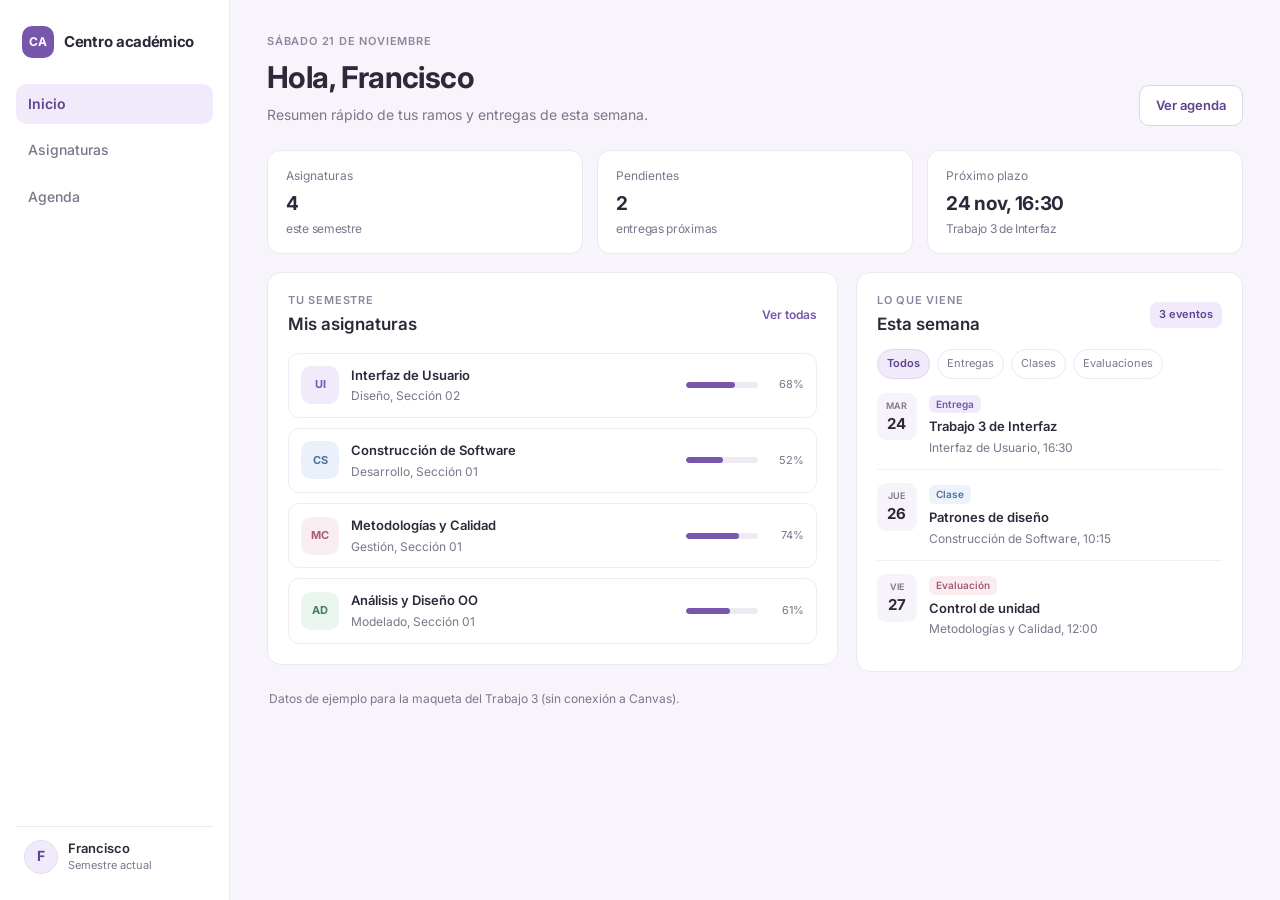
==== index.html @ fc12e7c6 "Mejoras de accesibilidad y navegacion por teclado" ====
<!doctype html>
<html lang="es">
  <head>
    <meta charset="utf-8">
    <meta name="viewport" content="width=device-width, initial-scale=1">
    <meta name="theme-color" content="#f7f5fb">
    <title>Centro académico</title>
    <link rel="preconnect" href="https://fonts.googleapis.com">
    <link rel="preconnect" href="https://fonts.gstatic.com" crossorigin>
    <link href="https://fonts.googleapis.com/css2?family=Inter:wght@400;500;600;700&display=swap" rel="stylesheet">
    <link rel="stylesheet" href="styles.css">
    <script src="app.js" defer></script>
  </head>
  <body>
    <a class="skip-link" href="#inicio">Saltar al contenido principal</a>
    <div class="app-layout">
      <aside class="sidebar" aria-label="Menú lateral">
        <a class="brand" href="index.html#inicio" aria-label="Centro académico, inicio">
          <span class="brand-mark" aria-hidden="true">CA</span>
          <span class="brand-name">Centro académico</span>
        </a>

        <nav class="main-nav" aria-label="Navegación principal">
          <a class="nav-link is-active" href="index.html#inicio" aria-current="page">Inicio</a>
          <a class="nav-link" href="asignaturas.html">Asignaturas</a>
          <a class="nav-link" href="index.html#agenda">Agenda</a>
        </nav>

        <div class="sidebar-footer" aria-label="Perfil de estudiante">
          <span class="profile-avatar" aria-hidden="true">F</span>
          <div class="profile-meta">
            <span class="profile-name">Francisco</span>
            <span class="profile-sub">Semestre actual</span>
          </div>
        </div>
      </aside>

      <main id="inicio" class="page-shell" tabindex="-1">
        <header class="welcome">
          <div>
            <p class="eyebrow">Sábado 21 de noviembre</p>
            <h1 id="welcome-title">Hola, Francisco</h1>
            <p class="welcome-copy">Resumen rápido de tus ramos y entregas de esta semana.</p>
          </div>
          <a class="calendar-button" href="index.html#agenda">Ver agenda</a>
        </header>

        <section class="summary-grid" aria-label="Resumen del semestre">
          <article class="summary-card">
            <p class="summary-label">Asignaturas</p>
            <p class="summary-value">4 <span>este semestre</span></p>
          </article>
          <article class="summary-card">
            <p class="summary-label">Pendientes</p>
            <p class="summary-value">2 <span>entregas próximas</span></p>
          </article>
          <article class="summary-card">
            <p class="summary-label">Próximo plazo</p>
            <p class="summary-value">24 nov, 16:30 <span>Trabajo 3 de Interfaz</span></p>
          </article>
        </section>

        <div class="content-grid">
          <section id="asignaturas" class="panel courses-panel" aria-labelledby="courses-title">
            <div class="section-heading">
              <div>
                <p class="eyebrow">Tu semestre</p>
                <h2 id="courses-title">Mis asignaturas</h2>
              </div>
              <a class="text-link" href="asignaturas.html">Ver todas</a>
            </div>

            <div class="course-list">
              <a class="course-card" href="interfaz.html" aria-label="Abrir detalle de Interfaz de Usuario">
                <span class="course-icon icon-violet" aria-hidden="true">UI</span>
                <div class="course-info">
                  <h3>Interfaz de Usuario</h3>
                  <p>Diseño, Sección 02</p>
                </div>
                <span class="course-progress" aria-label="Avance 68%"><span style="width: 68%"></span></span>
                <span class="progress-label">68%</span>
              </a>

              <article class="course-card">
                <span class="course-icon icon-blue" aria-hidden="true">CS</span>
                <div class="course-info">
                  <h3>Construcción de Software</h3>
                  <p>Desarrollo, Sección 01</p>
                </div>
                <span class="course-progress" aria-label="Avance 52%"><span style="width: 52%"></span></span>
                <span class="progress-label">52%</span>
              </article>

              <article class="course-card">
                <span class="course-icon icon-rose" aria-hidden="true">MC</span>
                <div class="course-info">
                  <h3>Metodologías y Calidad</h3>
                  <p>Gestión, Sección 01</p>
                </div>
                <span class="course-progress" aria-label="Avance 74%"><span style="width: 74%"></span></span>
                <span class="progress-label">74%</span>
              </article>

              <article class="course-card">
                <span class="course-icon icon-mint" aria-hidden="true">AD</span>
                <div class="course-info">
                  <h3>Análisis y Diseño OO</h3>
                  <p>Modelado, Sección 01</p>
                </div>
                <span class="course-progress" aria-label="Avance 61%"><span style="width: 61%"></span></span>
                <span class="progress-label">61%</span>
              </article>
            </div>
          </section>

          <aside id="agenda" class="panel week-panel" aria-labelledby="week-title">
            <div class="section-heading">
              <div>
                <p class="eyebrow">Lo que viene</p>
                <h2 id="week-title">Esta semana</h2>
              </div>
              <span id="agenda-count" class="week-badge" aria-live="polite">3 eventos</span>
            </div>

            <div class="agenda-filters" role="group" aria-label="Filtrar agenda por tipo">
              <button class="agenda-filter" type="button" data-event-filter="all" aria-pressed="true">Todos</button>
              <button class="agenda-filter" type="button" data-event-filter="entrega" aria-pressed="false">Entregas</button>
              <button class="agenda-filter" type="button" data-event-filter="clase" aria-pressed="false">Clases</button>
              <button class="agenda-filter" type="button" data-event-filter="evaluacion" aria-pressed="false">Evaluaciones</button>
            </div>

            <div class="event-list">
              <article class="event-item" data-event-category="entrega">
                <time class="event-date" datetime="2026-11-24">
                  <span>MAR</span>
                  <strong>24</strong>
                </time>
                <div class="event-info">
                  <span class="event-tag tag-violet">Entrega</span>
                  <h3>Trabajo 3 de Interfaz</h3>
                  <p>Interfaz de Usuario, 16:30</p>
                </div>
              </article>

              <article class="event-item" data-event-category="clase">
                <time class="event-date" datetime="2026-11-26">
                  <span>JUE</span>
                  <strong>26</strong>
                </time>
                <div class="event-info">
                  <span class="event-tag tag-blue">Clase</span>
                  <h3>Patrones de diseño</h3>
                  <p>Construcción de Software, 10:15</p>
                </div>
              </article>

              <article class="event-item" data-event-category="evaluacion">
                <time class="event-date" datetime="2026-11-27">
                  <span>VIE</span>
                  <strong>27</strong>
                </time>
                <div class="event-info">
                  <span class="event-tag tag-rose">Evaluación</span>
                  <h3>Control de unidad</h3>
                  <p>Metodologías y Calidad, 12:00</p>
                </div>
              </article>
            </div>
          </aside>
        </div>

        <p class="demo-note">Datos de ejemplo para la maqueta del Trabajo 3 (sin conexión a Canvas).</p>
      </main>
    </div>
  </body>
</html>
---- styles.css ----
:root {
  color-scheme: light;
  --ink: #2f283a;
  --muted: #7d758b;
  --line: #ece8f2;
  --paper: #ffffff;
  --canvas: #f7f5fb;
  --violet: #7657ad;
  --violet-dark: #5e438f;
  --violet-soft: #f0eafb;
  --surface-muted: #f3f0f5;
  --nav-active: #e8d9f0;
  --nav-ink: #70428c;
  font-family: "Inter", system-ui, -apple-system, "Segoe UI", sans-serif;
}

* {
  box-sizing: border-box;
}

html {
  scroll-behavior: smooth;
}

body {
  margin: 0;
  background: var(--canvas);
  color: var(--ink);
  font-size: 14px;
  line-height: 1.45;
}

a {
  color: inherit;
  text-decoration: none;
}

:focus-visible {
  outline: 2px solid var(--violet);
  outline-offset: 3px;
}

.skip-link {
  position: fixed;
  top: 12px;
  left: 12px;
  z-index: 10;
  transform: translateY(calc(-100% - 16px));
  padding: 10px 14px;
  border-radius: 8px;
  background: var(--ink);
  color: var(--paper);
  font-weight: 600;
}

.skip-link:focus-visible {
  transform: translateY(0);
}

h1, h2, h3, p {
  margin-top: 0;
}

.app-layout {
  display: grid;
  grid-template-columns: 230px minmax(0, 1fr);
  min-height: 100vh;
}

.sidebar {
  position: sticky;
  top: 0;
  height: 100vh;
  display: flex;
  flex-direction: column;
  padding: 22px 16px;
  background: var(--paper);
  border-right: 1px solid var(--line);
}

.brand {
  display: inline-flex;
  align-items: center;
  gap: 10px;
  padding: 4px 6px 18px;
  font-size: 15px;
  font-weight: 700;
  letter-spacing: -0.3px;
}

.brand-mark {
  display: grid;
  width: 32px;
  height: 32px;
  place-items: center;
  border-radius: 10px;
  background: var(--violet);
  color: #ffffff;
  font-size: 12px;
  font-weight: 700;
}

.main-nav {
  display: flex;
  flex-direction: column;
  gap: 6px;
  margin-top: 8px;
}

.nav-link {
  padding: 10px 12px;
  border-radius: 10px;
  color: var(--muted);
  font-weight: 500;
  transition: background 0.15s, color 0.15s;
}

.nav-link:hover {
  background: #f5f1fb;
  color: var(--violet-dark);
}

.nav-link.is-active {
  background: var(--violet-soft);
  color: var(--violet-dark);
  font-weight: 600;
}

.sidebar-footer {
  margin-top: auto;
  display: flex;
  align-items: center;
  gap: 10px;
  padding: 12px 8px 4px;
  border-top: 1px solid var(--line);
}

.profile-avatar {
  display: grid;
  width: 34px;
  height: 34px;
  flex: 0 0 auto;
  place-items: center;
  border-radius: 50%;
  border: 1px solid #e4dcf0;
  background: var(--violet-soft);
  color: var(--violet-dark);
  font-weight: 700;
}

.profile-meta {
  display: flex;
  flex-direction: column;
  min-width: 0;
}

.profile-name {
  font-size: 13px;
  font-weight: 600;
}

.profile-sub {
  font-size: 11px;
  color: var(--muted);
}

.page-shell {
  width: min(1040px, 100%);
  margin: 0 auto;
  padding: 34px 32px 40px;
}

.app-layout > main {
  min-width: 0;
}

.welcome {
  display: flex;
  align-items: flex-end;
  justify-content: space-between;
  gap: 20px;
  margin-bottom: 24px;
}

.eyebrow {
  margin-bottom: 6px;
  color: #8f85a0;
  font-size: 11px;
  font-weight: 600;
  text-transform: uppercase;
  letter-spacing: 0.8px;
}

h1 {
  margin-bottom: 6px;
  font-size: clamp(24px, 3vw, 30px);
  font-weight: 700;
  letter-spacing: -0.6px;
}

.welcome-copy {
  margin-bottom: 0;
  color: var(--muted);
}

.calendar-button {
  display: inline-flex;
  align-items: center;
  padding: 10px 16px;
  border: 1px solid #ddd3ec;
  border-radius: 10px;
  background: var(--paper);
  color: var(--violet-dark);
  font-size: 13px;
  font-weight: 600;
  white-space: nowrap;
  transition: border-color 0.15s, background 0.15s;
}

.calendar-button:hover {
  border-color: var(--violet);
  background: #faf7fe;
}

.summary-grid {
  display: grid;
  grid-template-columns: repeat(3, minmax(0, 1fr));
  gap: 14px;
  margin-bottom: 18px;
}

.summary-card {
  padding: 16px 18px;
  border: 1px solid var(--line);
  border-radius: 13px;
  background: var(--paper);
}

.summary-label {
  margin-bottom: 6px;
  color: var(--muted);
  font-size: 12px;
}

.summary-value {
  margin-bottom: 0;
  font-size: 19px;
  font-weight: 700;
  letter-spacing: -0.3px;
}

.summary-value span {
  display: block;
  margin-top: 2px;
  color: var(--muted);
  font-size: 12px;
  font-weight: 400;
}

.content-grid {
  display: grid;
  grid-template-columns: minmax(0, 1.4fr) minmax(280px, 0.95fr);
  gap: 18px;
  align-items: start;
}

.panel {
  min-width: 0;
  padding: 20px;
  border: 1px solid var(--line);
  border-radius: 14px;
  background: var(--paper);
}

.section-heading {
  display: flex;
  align-items: center;
  justify-content: space-between;
  gap: 12px;
  margin-bottom: 16px;
}

.section-heading .eyebrow {
  margin-bottom: 3px;
}

h2 {
  margin-bottom: 0;
  font-size: 17px;
  font-weight: 600;
}

.text-link {
  color: var(--violet);
  font-size: 12px;
  font-weight: 600;
}

.text-link:hover {
  color: var(--violet-dark);
}

.course-list {
  display: grid;
  gap: 10px;
}

.course-card {
  display: grid;
  grid-template-columns: 38px minmax(0, 1fr) 72px 34px;
  align-items: center;
  gap: 12px;
  padding: 12px;
  border: 1px solid #f0ecf5;
  border-radius: 11px;
  transition: border-color 0.15s, background 0.15s;
}

.course-card:hover {
  border-color: #dcd2ec;
  background: #fdfcff;
}

.course-icon {
  display: grid;
  width: 38px;
  height: 38px;
  place-items: center;
  border-radius: 10px;
  font-size: 11px;
  font-weight: 700;
}

.icon-violet {
  background: #f0eafb;
  color: #7657ad;
}

.icon-blue {
  background: #eaf1fb;
  color: #4f6f9d;
}

.icon-rose {
  background: #faedf1;
  color: #a65c72;
}

.icon-mint {
  background: #eaf5ef;
  color: #477d62;
}

.course-info h3,
.event-info h3 {
  overflow: hidden;
  margin: 0 0 3px;
  font-size: 13px;
  font-weight: 600;
  text-overflow: ellipsis;
  white-space: nowrap;
}

.course-info p,
.event-info p {
  overflow: hidden;
  margin: 0;
  color: var(--muted);
  font-size: 12px;
  text-overflow: ellipsis;
  white-space: nowrap;
}

.course-progress {
  overflow: hidden;
  height: 6px;
  border-radius: 99px;
  background: #eeeaf3;
}

.course-progress span {
  display: block;
  height: 100%;
  border-radius: inherit;
  background: var(--violet);
}

.progress-label {
  color: var(--muted);
  font-size: 11px;
  text-align: right;
}

.week-badge {
  padding: 5px 9px;
  border-radius: 8px;
  background: var(--violet-soft);
  color: var(--violet-dark);
  font-size: 11px;
  font-weight: 600;
}

.agenda-filters {
  display: flex;
  flex-wrap: wrap;
  gap: 7px;
  margin: -4px 0 10px;
}

.agenda-filter {
  padding: 6px 9px;
  border: 1px solid var(--line);
  border-radius: 999px;
  background: var(--paper);
  color: var(--muted);
  font: inherit;
  font-size: 11px;
  cursor: pointer;
}

.agenda-filter[aria-pressed="true"] {
  border-color: #e2d5f2;
  background: var(--violet-soft);
  color: var(--violet-dark);
  font-weight: 600;
}

.agenda-filter:focus-visible {
  outline: 2px solid var(--violet);
  outline-offset: 2px;
}

.event-list {
  display: grid;
}

.event-item {
  display: flex;
  gap: 12px;
  padding: 13px 0;
  border-top: 1px solid #f1eef5;
}

.event-item[hidden] {
  display: none;
}

.event-item:first-child {
  padding-top: 4px;
  border-top: 0;
}

.event-date {
  display: flex;
  width: 40px;
  flex: 0 0 40px;
  flex-direction: column;
  align-items: center;
  justify-content: center;
  align-self: start;
  padding: 6px 0;
  border-radius: 9px;
  background: #f6f3fa;
  color: var(--muted);
  font-size: 9px;
  font-weight: 600;
}

.event-date strong {
  margin-top: 1px;
  color: var(--ink);
  font-size: 15px;
  font-weight: 700;
}

.event-info {
  min-width: 0;
}

.event-tag {
  display: inline-block;
  margin-bottom: 4px;
  padding: 2px 7px;
  border-radius: 6px;
  font-size: 10px;
  font-weight: 600;
}

.tag-violet {
  background: #f1eafb;
  color: #7657ad;
}

.tag-blue {
  background: #edf3fb;
  color: #4f6f9d;
}

.tag-rose {
  background: #faedf1;
  color: #a65c72;
}

.demo-note {
  margin: 18px 2px 0;
  color: var(--muted);
  font-size: 12px;
}

@media (max-width: 900px) {
  .app-layout {
    grid-template-columns: minmax(0, 1fr);
  }

  .sidebar {
    position: sticky;
    height: auto;
    flex-direction: row;
    align-items: center;
    justify-content: space-between;
    gap: 12px;
    padding: 12px 18px;
    border-right: 0;
    border-bottom: 1px solid var(--line);
    z-index: 2;
  }

  .brand {
    padding: 0;
  }

  .main-nav {
    flex-direction: row;
    margin-top: 0;
    gap: 4px;
  }

  .nav-link {
    padding: 8px 10px;
    font-size: 13px;
  }

  .sidebar-footer {
    margin-top: 0;
    padding: 0;
    border-top: 0;
  }

  .profile-meta {
    display: none;
  }

  .page-shell {
    padding: 24px 18px 32px;
  }

  .content-grid {
    grid-template-columns: 1fr;
  }
}

@media (max-width: 600px) {
  .app-layout {
    display: block;
    width: 100%;
  }

  .brand-name {
    display: none;
  }

  .welcome {
    flex-direction: column;
    align-items: flex-start;
  }

  .summary-grid {
    grid-template-columns: 1fr;
    gap: 10px;
  }

  .course-card {
    grid-template-columns: 36px minmax(0, 1fr) 52px;
    gap: 10px;
  }

  .progress-label {
    display: none;
  }

  .sidebar {
    position: fixed;
    top: auto;
    right: 0;
    bottom: 0;
    left: 0;
    z-index: 3;
    height: 72px;
    justify-content: center;
    padding: 10px 16px;
    border-top: 1px solid var(--line);
    border-bottom: 0;
    background: #faf7fc;
  }

  .sidebar .brand,
  .sidebar-footer {
    display: none;
  }

  .main-nav {
    width: 100%;
    justify-content: space-around;
    gap: 8px;
  }

  .nav-link,
  .nav-link.is-active {
    flex: 1;
    justify-content: center;
    border: 0;
    border-radius: 8px;
    padding: 14px 8px;
    text-align: center;
  }

  .nav-link.is-active {
    background: var(--nav-active);
    color: var(--nav-ink);
  }

  .page-shell {
    padding-bottom: 104px;
  }
}

.subjects-main {
  max-width: 760px;
  background: var(--paper);
}

.subjects-heading {
  margin-bottom: 38px;
}

.subjects-heading h1 {
  margin-bottom: 8px;
  color: #302737;
  font-size: 24px;
  letter-spacing: -0.35px;
}

.subjects-subtitle {
  margin-bottom: 0;
  color: #675d70;
  font-size: 16px;
}

.search-field {
  display: flex;
  align-items: center;
  min-height: 48px;
  margin-bottom: 28px;
  padding: 0 16px;
  border-radius: 8px;
  background: var(--surface-muted);
  color: #675d70;
}

.search-field:focus-within {
  outline: 2px solid #b69ac7;
  outline-offset: 2px;
}

.search-field input {
  width: 100%;
  min-width: 0;
  border: 0;
  outline: 0;
  background: transparent;
  color: var(--ink);
  font: inherit;
  font-size: 14px;
}

.search-field input::placeholder {
  color: #675d70;
  opacity: 1;
}

.subjects-list-heading {
  margin: 0 0 16px;
  color: #302737;
  font-size: 18px;
  font-weight: 650;
}

.subject-list {
  display: grid;
  gap: 12px;
}

.subject-card {
  display: flex;
  min-height: 80px;
  align-items: center;
  justify-content: space-between;
  gap: 16px;
  padding: 14px 16px;
  border-radius: 12px;
  background: var(--surface-muted);
}

a.subject-card {
  transition: background-color 0.15s, box-shadow 0.15s;
}

a.subject-card:hover {
  background: #eee8f2;
  box-shadow: 0 0 0 1px #e2d7ea inset;
}

a.subject-card:focus-visible {
  outline: 2px solid var(--violet);
  outline-offset: 2px;
}

.subject-card h3 {
  margin: 0 0 4px;
  color: #302737;
  font-size: 16px;
  font-weight: 650;
}

.subject-card p {
  margin: 0;
  color: #675d70;
  font-size: 14px;
}

.subject-card > div {
  min-width: 0;
}

.subject-chevron {
  flex: 0 0 auto;
  color: #675d70;
  font-size: 24px;
  line-height: 1;
}

.empty-state {
  margin: 18px 0 0;
  color: var(--muted);
  font-size: 13px;
  text-align: center;
}

.subject-card[hidden],
.empty-state[hidden] {
  display: none;
}

.sr-only {
  position: absolute;
  overflow: hidden;
  width: 1px;
  height: 1px;
  padding: 0;
  border: 0;
  clip: rect(0, 0, 0, 0);
  white-space: nowrap;
  clip-path: inset(50%);
}

@media (max-width: 600px) {
  .subjects-main.page-shell {
    width: 100%;
    max-width: 100%;
    padding: 24px 24px 104px;
  }

  .subjects-heading {
    margin-bottom: 38px;
  }

  .subject-list {
    gap: 12px;
  }
}

.course-main {
  max-width: 760px;
  background: var(--paper);
}

.course-detail-page {
  background: var(--paper);
}

.course-back {
  display: inline-flex;
  align-items: center;
  gap: 4px;
  margin-bottom: 32px;
  color: var(--nav-ink);
  font-size: 16px;
  font-weight: 650;
}

.course-back:hover {
  color: var(--violet-dark);
  text-decoration: underline;
  text-underline-offset: 3px;
}

.course-heading {
  margin-bottom: 42px;
}

.course-heading h1 {
  margin-bottom: 8px;
  color: #302737;
  font-size: 24px;
  letter-spacing: -0.35px;
}

.course-subtitle {
  margin-bottom: 0;
  color: #675d70;
  font-size: 14px;
}

.course-tabs {
  display: grid;
  grid-template-columns: repeat(3, minmax(0, 1fr));
  gap: 4px;
  min-height: 48px;
  margin-bottom: 36px;
  padding: 4px;
  border-radius: 8px;
  background: var(--surface-muted);
}

.course-tab {
  min-width: 0;
  border: 0;
  border-radius: 6px;
  background: transparent;
  color: #675d70;
  cursor: pointer;
  font: inherit;
  font-size: 14px;
  font-weight: 600;
}

.course-tab:hover {
  color: var(--nav-ink);
}

.course-tab[aria-selected="true"] {
  background: var(--nav-active);
  color: var(--nav-ink);
}

.course-tab:focus-visible {
  outline: 2px solid var(--violet);
  outline-offset: 1px;
}

.course-panel[hidden] {
  display: none;
}

.task-card,
.material-card,
.grades-empty {
  border-radius: 12px;
  background: var(--surface-muted);
}

.task-card {
  min-height: 176px;
  padding: 18px 16px;
}

.task-card h2 {
  margin-bottom: 10px;
  color: #302737;
  font-size: 18px;
  font-weight: 650;
}

.task-due {
  margin: 0 0 12px;
  color: #675d70;
  font-size: 14px;
}

.task-status {
  display: flex;
  width: max-content;
  min-height: 28px;
  align-items: center;
  padding: 4px 12px;
  border-radius: 6px;
  background: #fef3c7;
  color: #92400e;
  font-size: 14px;
  font-weight: 650;
}

.task-link {
  display: block;
  width: max-content;
  margin-top: 18px;
  color: var(--nav-ink);
  font-size: 14px;
  font-weight: 650;
}

.task-link:hover,
.material-link:hover {
  text-decoration: underline;
  text-underline-offset: 3px;
}

.material-list {
  display: grid;
  gap: 12px;
}

.material-card {
  display: flex;
  min-height: 96px;
  flex-direction: column;
  align-items: flex-start;
  justify-content: center;
  gap: 8px;
  padding: 16px;
  color: #302737;
}

.material-title {
  font-size: 16px;
  font-weight: 650;
}

.material-link {
  color: var(--nav-ink);
  font-size: 14px;
  font-weight: 650;
}

.grades-title {
  margin: 0 0 24px;
  color: #302737;
  font-size: 18px;
  font-weight: 650;
}

.grades-empty {
  min-height: 144px;
  margin-bottom: 24px;
  padding: 20px 16px;
}

.grades-empty h3 {
  margin: 0 0 18px;
  color: #302737;
  font-size: 16px;
  font-weight: 650;
}

.grades-empty p {
  margin: 0 0 4px;
  color: #675d70;
  font-size: 14px;
}

.canvas-button {
  display: flex;
  min-height: 44px;
  align-items: center;
  justify-content: center;
  border-radius: 8px;
  background: var(--nav-ink);
  color: white;
  font-size: 14px;
  font-weight: 650;
  transition: background-color 0.15s;
}

.canvas-button:hover {
  background: #5d3676;
}

.canvas-button:focus-visible {
  outline: 2px solid var(--violet);
  outline-offset: 3px;
}

.course-demo-note {
  margin: 20px 0 0;
  color: var(--muted);
  font-size: 11px;
}

@media (max-width: 600px) {
  .course-detail-page .sidebar {
    display: none;
  }

  .course-main.page-shell {
    width: 100%;
    max-width: 100%;
    min-height: 100vh;
    padding: 36px 24px 40px;
  }

  .course-back {
    margin-bottom: 32px;
  }

  .course-tabs {
    margin-bottom: 36px;
  }
}
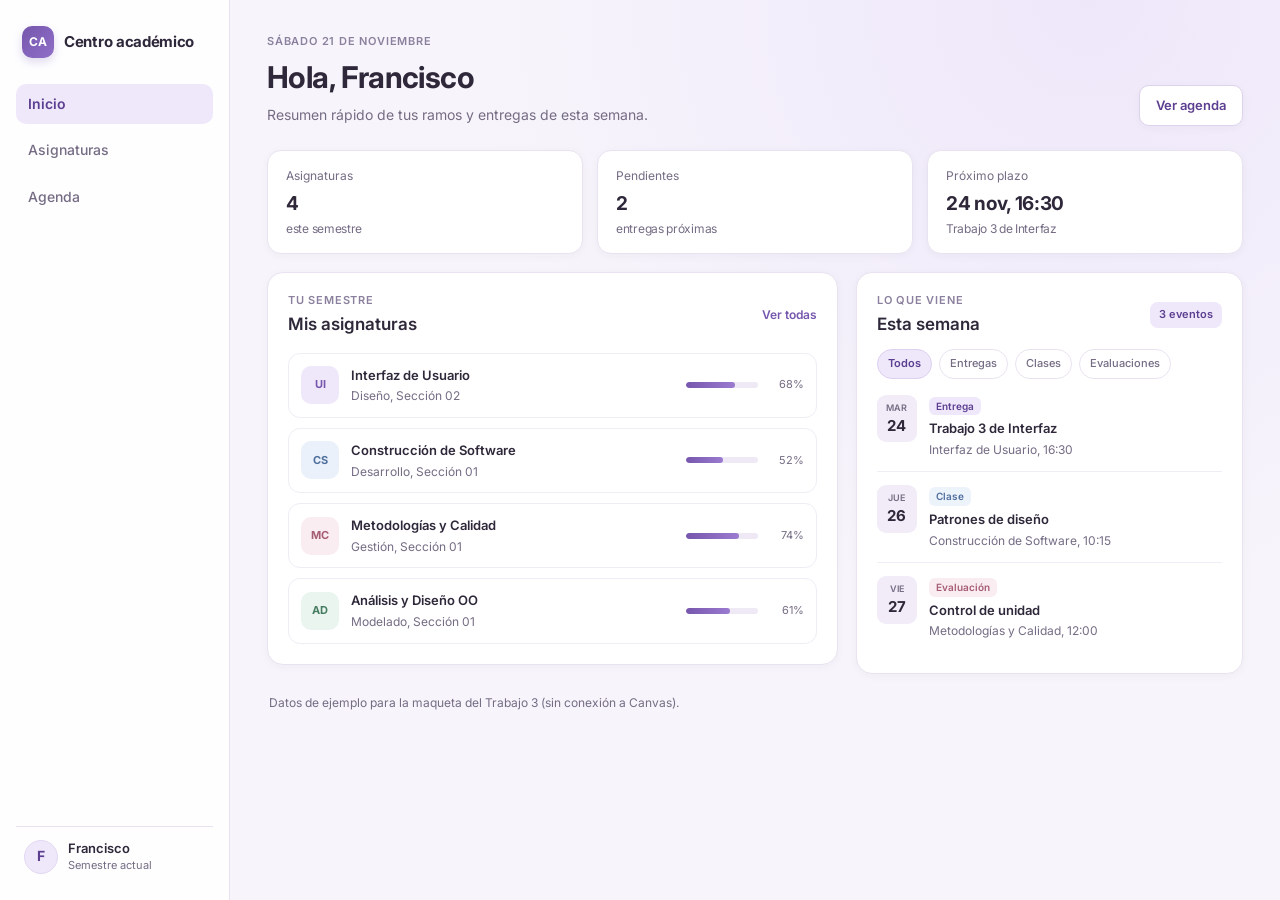
==== commit 76f0a87f: "Detalle de evaluacion con modal de nuevo paso y alertas" ====
--- a/index.html
+++ b/index.html
@@ -137,7 +137,7 @@
                 </time>
                 <div class="event-info">
                   <span class="event-tag tag-violet">Entrega</span>
-                  <h3>Trabajo 3 de Interfaz</h3>
+                  <h3><a class="event-link" href="evaluacion.html">Trabajo 3 de Interfaz</a></h3>
                   <p>Interfaz de Usuario, 16:30</p>
                 </div>
               </article>
--- a/styles.css
+++ b/styles.css
@@ -1,16 +1,18 @@
 :root {
   color-scheme: light;
   --ink: #2f283a;
-  --muted: #7d758b;
-  --line: #ece8f2;
+  --muted: #756c84;
+  --line: #e9e3f1;
   --paper: #ffffff;
+  --paper-glass: rgba(255, 255, 255, 0.84);
   --canvas: #f7f5fb;
+  --surface-muted: #f1ecf8;
   --violet: #7657ad;
-  --violet-dark: #5e438f;
-  --violet-soft: #f0eafb;
-  --surface-muted: #f3f0f5;
-  --nav-active: #e8d9f0;
-  --nav-ink: #70428c;
+  --violet-dark: #5c3f90;
+  --violet-soft: #efe8fb;
+  --shadow-sm: 0 2px 8px rgba(47, 40, 58, 0.04);
+  --shadow-md: 0 10px 24px rgba(72, 52, 112, 0.08);
+  --ease: cubic-bezier(0.22, 1, 0.36, 1);
   font-family: "Inter", system-ui, -apple-system, "Segoe UI", sans-serif;
 }
 
@@ -24,10 +26,12 @@
 
 body {
   margin: 0;
-  background: var(--canvas);
+  min-height: 100vh;
+  background: radial-gradient(circle at 85% 0%, #eee7fa 0%, transparent 44%), var(--canvas);
   color: var(--ink);
   font-size: 14px;
   line-height: 1.45;
+  -webkit-font-smoothing: antialiased;
 }
 
 a {
@@ -44,13 +48,14 @@
   position: fixed;
   top: 12px;
   left: 12px;
-  z-index: 10;
+  z-index: 20;
   transform: translateY(calc(-100% - 16px));
   padding: 10px 14px;
   border-radius: 8px;
   background: var(--ink);
   color: var(--paper);
   font-weight: 600;
+  transition: transform 0.18s var(--ease);
 }
 
 .skip-link:focus-visible {
@@ -61,10 +66,25 @@
   margin-top: 0;
 }
 
+@keyframes fadeUp {
+  from {
+    opacity: 0;
+    transform: translateY(6px);
+  }
+  to {
+    opacity: 1;
+    transform: translateY(0);
+  }
+}
+
 .app-layout {
   display: grid;
   grid-template-columns: 230px minmax(0, 1fr);
   min-height: 100vh;
+}
+
+.app-layout > main {
+  min-width: 0;
 }
 
 .sidebar {
@@ -74,7 +94,9 @@
   display: flex;
   flex-direction: column;
   padding: 22px 16px;
-  background: var(--paper);
+  background: var(--paper-glass);
+  backdrop-filter: blur(12px);
+  -webkit-backdrop-filter: blur(12px);
   border-right: 1px solid var(--line);
 }
 
@@ -94,10 +116,11 @@
   height: 32px;
   place-items: center;
   border-radius: 10px;
-  background: var(--violet);
+  background: linear-gradient(135deg, var(--violet), #8f6ec8);
   color: #ffffff;
   font-size: 12px;
   font-weight: 700;
+  box-shadow: 0 4px 10px rgba(118, 87, 173, 0.22);
 }
 
 .main-nav {
@@ -112,11 +135,11 @@
   border-radius: 10px;
   color: var(--muted);
   font-weight: 500;
-  transition: background 0.15s, color 0.15s;
+  transition: background-color 0.18s var(--ease), color 0.18s var(--ease), transform 0.18s var(--ease);
 }
 
 .nav-link:hover {
-  background: #f5f1fb;
+  background: #f5f0fc;
   color: var(--violet-dark);
 }
 
@@ -142,7 +165,7 @@
   flex: 0 0 auto;
   place-items: center;
   border-radius: 50%;
-  border: 1px solid #e4dcf0;
+  border: 1px solid #e1d7f0;
   background: var(--violet-soft);
   color: var(--violet-dark);
   font-weight: 700;
@@ -167,11 +190,8 @@
 .page-shell {
   width: min(1040px, 100%);
   margin: 0 auto;
-  padding: 34px 32px 40px;
-}
-
-.app-layout > main {
-  min-width: 0;
+  padding: 34px 32px 44px;
+  animation: fadeUp 0.24s var(--ease);
 }
 
 .welcome {
@@ -184,7 +204,7 @@
 
 .eyebrow {
   margin-bottom: 6px;
-  color: #8f85a0;
+  color: #8b809d;
   font-size: 11px;
   font-weight: 600;
   text-transform: uppercase;
@@ -214,12 +234,19 @@
   font-size: 13px;
   font-weight: 600;
   white-space: nowrap;
-  transition: border-color 0.15s, background 0.15s;
+  box-shadow: var(--shadow-sm);
+  transition: border-color 0.18s var(--ease), background-color 0.18s var(--ease), transform 0.18s var(--ease), box-shadow 0.18s var(--ease);
 }
 
 .calendar-button:hover {
   border-color: var(--violet);
-  background: #faf7fe;
+  background: #fbf8ff;
+  transform: translateY(-1px);
+  box-shadow: var(--shadow-md);
+}
+
+.calendar-button:active {
+  transform: translateY(0) scale(0.99);
 }
 
 .summary-grid {
@@ -232,8 +259,16 @@
 .summary-card {
   padding: 16px 18px;
   border: 1px solid var(--line);
-  border-radius: 13px;
+  border-radius: 14px;
   background: var(--paper);
+  box-shadow: var(--shadow-sm);
+  transition: border-color 0.2s var(--ease), transform 0.2s var(--ease), box-shadow 0.2s var(--ease);
+}
+
+.summary-card:hover {
+  border-color: #dcd1ee;
+  transform: translateY(-2px);
+  box-shadow: var(--shadow-md);
 }
 
 .summary-label {
@@ -268,8 +303,9 @@
   min-width: 0;
   padding: 20px;
   border: 1px solid var(--line);
-  border-radius: 14px;
+  border-radius: 16px;
   background: var(--paper);
+  box-shadow: var(--shadow-sm);
 }
 
 .section-heading {
@@ -294,10 +330,13 @@
   color: var(--violet);
   font-size: 12px;
   font-weight: 600;
+  transition: color 0.15s var(--ease);
 }
 
 .text-link:hover {
   color: var(--violet-dark);
+  text-decoration: underline;
+  text-underline-offset: 3px;
 }
 
 .course-list {
@@ -312,13 +351,20 @@
   gap: 12px;
   padding: 12px;
   border: 1px solid #f0ecf5;
-  border-radius: 11px;
-  transition: border-color 0.15s, background 0.15s;
+  border-radius: 12px;
+  background: var(--paper);
+  transition: border-color 0.18s var(--ease), background-color 0.18s var(--ease), transform 0.18s var(--ease), box-shadow 0.18s var(--ease);
 }
 
 .course-card:hover {
-  border-color: #dcd2ec;
+  border-color: #d8cbed;
   background: #fdfcff;
+  transform: translateY(-2px);
+  box-shadow: var(--shadow-sm);
+}
+
+a.course-card:active {
+  transform: translateY(0) scale(0.99);
 }
 
 .course-icon {
@@ -332,7 +378,7 @@
 }
 
 .icon-violet {
-  background: #f0eafb;
+  background: #efe8fb;
   color: #7657ad;
 }
 
@@ -375,14 +421,15 @@
   overflow: hidden;
   height: 6px;
   border-radius: 99px;
-  background: #eeeaf3;
+  background: #eee9f5;
 }
 
 .course-progress span {
   display: block;
   height: 100%;
   border-radius: inherit;
-  background: var(--violet);
+  background: linear-gradient(90deg, var(--violet), #9a7bd0);
+  transition: width 0.35s var(--ease);
 }
 
 .progress-label {
@@ -404,30 +451,36 @@
   display: flex;
   flex-wrap: wrap;
   gap: 7px;
-  margin: -4px 0 10px;
+  margin: -4px 0 12px;
 }
 
 .agenda-filter {
-  padding: 6px 9px;
+  padding: 6px 10px;
   border: 1px solid var(--line);
   border-radius: 999px;
   background: var(--paper);
   color: var(--muted);
   font: inherit;
   font-size: 11px;
+  font-weight: 500;
   cursor: pointer;
+  transition: background-color 0.16s var(--ease), border-color 0.16s var(--ease), color 0.16s var(--ease), transform 0.16s var(--ease);
+}
+
+.agenda-filter:hover {
+  border-color: #d6c8ec;
+  color: var(--violet-dark);
 }
 
 .agenda-filter[aria-pressed="true"] {
-  border-color: #e2d5f2;
+  border-color: #dcd0ef;
   background: var(--violet-soft);
   color: var(--violet-dark);
   font-weight: 600;
 }
 
-.agenda-filter:focus-visible {
-  outline: 2px solid var(--violet);
-  outline-offset: 2px;
+.agenda-filter:active {
+  transform: scale(0.97);
 }
 
 .event-list {
@@ -438,7 +491,8 @@
   display: flex;
   gap: 12px;
   padding: 13px 0;
-  border-top: 1px solid #f1eef5;
+  border-top: 1px solid #f1edf6;
+  animation: fadeUp 0.18s var(--ease);
 }
 
 .event-item[hidden] {
@@ -460,7 +514,7 @@
   align-self: start;
   padding: 6px 0;
   border-radius: 9px;
-  background: #f6f3fa;
+  background: var(--surface-muted);
   color: var(--muted);
   font-size: 9px;
   font-weight: 600;
@@ -487,8 +541,8 @@
 }
 
 .tag-violet {
-  background: #f1eafb;
-  color: #7657ad;
+  background: var(--violet-soft);
+  color: var(--violet-dark);
 }
 
 .tag-blue {
@@ -501,10 +555,777 @@
   color: #a65c72;
 }
 
-.demo-note {
-  margin: 18px 2px 0;
+.demo-note,
+.course-demo-note {
+  margin: 20px 2px 0;
   color: var(--muted);
   font-size: 12px;
+}
+
+/* Vista de asignaturas */
+.subjects-main,
+.course-main {
+  max-width: 780px;
+}
+
+.subjects-heading {
+  margin-bottom: 24px;
+}
+
+.subjects-heading h1 {
+  margin-bottom: 6px;
+}
+
+.subjects-subtitle {
+  margin-bottom: 0;
+  color: var(--muted);
+  font-size: 15px;
+}
+
+.search-field {
+  display: flex;
+  align-items: center;
+  min-height: 48px;
+  margin-bottom: 26px;
+  padding: 0 16px;
+  border: 1px solid var(--line);
+  border-radius: 12px;
+  background: var(--paper);
+  box-shadow: var(--shadow-sm);
+  transition: border-color 0.18s var(--ease), box-shadow 0.18s var(--ease);
+}
+
+.search-field:focus-within {
+  border-color: var(--violet);
+  box-shadow: 0 0 0 3px rgba(118, 87, 173, 0.14);
+}
+
+.search-field input {
+  width: 100%;
+  min-width: 0;
+  border: 0;
+  outline: 0;
+  background: transparent;
+  color: var(--ink);
+  font: inherit;
+  font-size: 14px;
+}
+
+.search-field input::placeholder {
+  color: var(--muted);
+  opacity: 1;
+}
+
+.subjects-list-heading {
+  margin: 0 0 14px;
+  font-size: 17px;
+  font-weight: 600;
+}
+
+.subject-list {
+  display: grid;
+  gap: 12px;
+}
+
+.subject-card {
+  display: flex;
+  min-height: 78px;
+  align-items: center;
+  justify-content: space-between;
+  gap: 16px;
+  padding: 15px 18px;
+  border: 1px solid var(--line);
+  border-radius: 14px;
+  background: var(--paper);
+  box-shadow: var(--shadow-sm);
+}
+
+a.subject-card {
+  transition: border-color 0.18s var(--ease), transform 0.18s var(--ease), box-shadow 0.18s var(--ease), background-color 0.18s var(--ease);
+}
+
+a.subject-card:hover {
+  border-color: #d6c8ec;
+  background: #fdfcff;
+  transform: translateY(-2px);
+  box-shadow: var(--shadow-md);
+}
+
+a.subject-card:active {
+  transform: translateY(0) scale(0.99);
+}
+
+.subject-card h3 {
+  margin: 0 0 4px;
+  font-size: 15px;
+  font-weight: 600;
+}
+
+.subject-card p {
+  margin: 0;
+  color: var(--muted);
+  font-size: 13px;
+}
+
+.subject-card > div {
+  min-width: 0;
+}
+
+.subject-chevron {
+  flex: 0 0 auto;
+  color: var(--muted);
+  font-size: 22px;
+  line-height: 1;
+  transition: transform 0.18s var(--ease), color 0.18s var(--ease);
+}
+
+a.subject-card:hover .subject-chevron {
+  color: var(--violet-dark);
+  transform: translateX(3px);
+}
+
+.empty-state {
+  margin: 20px 0 0;
+  padding: 20px;
+  border: 1px dashed #d8cde8;
+  border-radius: 12px;
+  background: rgba(255, 255, 255, 0.7);
+  color: var(--muted);
+  font-size: 13px;
+  text-align: center;
+}
+
+.subject-card[hidden],
+.empty-state[hidden] {
+  display: none;
+}
+
+.sr-only {
+  position: absolute;
+  overflow: hidden;
+  width: 1px;
+  height: 1px;
+  padding: 0;
+  border: 0;
+  clip: rect(0, 0, 0, 0);
+  white-space: nowrap;
+  clip-path: inset(50%);
+}
+
+/* Vista detalle de asignatura */
+.course-back {
+  display: inline-flex;
+  align-items: center;
+  gap: 5px;
+  margin-bottom: 24px;
+  color: var(--violet-dark);
+  font-size: 14px;
+  font-weight: 600;
+  transition: color 0.15s var(--ease);
+}
+
+.course-back span {
+  display: inline-block;
+  transition: transform 0.18s var(--ease);
+}
+
+.course-back:hover {
+  color: var(--violet);
+}
+
+.course-back:hover span {
+  transform: translateX(-3px);
+}
+
+.course-heading {
+  margin-bottom: 26px;
+}
+
+.course-heading h1 {
+  margin-bottom: 6px;
+}
+
+.course-subtitle {
+  margin-bottom: 0;
+  color: var(--muted);
+  font-size: 14px;
+}
+
+.course-tabs {
+  display: grid;
+  grid-template-columns: repeat(3, minmax(0, 1fr));
+  gap: 4px;
+  min-height: 46px;
+  margin-bottom: 24px;
+  padding: 4px;
+  border: 1px solid var(--line);
+  border-radius: 12px;
+  background: var(--surface-muted);
+}
+
+.course-tab {
+  min-width: 0;
+  border: 0;
+  border-radius: 9px;
+  background: transparent;
+  color: var(--muted);
+  cursor: pointer;
+  font: inherit;
+  font-size: 14px;
+  font-weight: 600;
+  transition: background-color 0.18s var(--ease), color 0.18s var(--ease), box-shadow 0.18s var(--ease);
+}
+
+.course-tab:hover {
+  color: var(--violet-dark);
+}
+
+.course-tab[aria-selected="true"] {
+  background: var(--paper);
+  color: var(--violet-dark);
+  box-shadow: var(--shadow-sm);
+}
+
+.course-panel {
+  animation: fadeUp 0.2s var(--ease);
+}
+
+.course-panel[hidden] {
+  display: none;
+}
+
+.task-card,
+.material-card,
+.grades-empty {
+  border: 1px solid var(--line);
+  border-radius: 14px;
+  background: var(--paper);
+  box-shadow: var(--shadow-sm);
+}
+
+.task-card {
+  padding: 20px;
+}
+
+.task-card h2 {
+  margin-bottom: 8px;
+  font-size: 18px;
+  font-weight: 600;
+}
+
+.task-due {
+  margin: 0 0 12px;
+  color: var(--muted);
+  font-size: 14px;
+}
+
+.task-status {
+  display: inline-flex;
+  align-items: center;
+  min-height: 28px;
+  padding: 4px 11px;
+  border-radius: 8px;
+  background: #fef3c7;
+  color: #92400e;
+  font-size: 13px;
+  font-weight: 600;
+}
+
+.task-link {
+  display: inline-block;
+  margin-top: 18px;
+  color: var(--violet-dark);
+  font-size: 14px;
+  font-weight: 600;
+  transition: color 0.15s var(--ease);
+}
+
+.task-link:hover,
+.material-link:hover {
+  color: var(--violet);
+  text-decoration: underline;
+  text-underline-offset: 3px;
+}
+
+.material-list {
+  display: grid;
+  gap: 12px;
+}
+
+.material-card {
+  display: flex;
+  min-height: 90px;
+  flex-direction: column;
+  align-items: flex-start;
+  justify-content: center;
+  gap: 6px;
+  padding: 16px 18px;
+  transition: border-color 0.18s var(--ease), transform 0.18s var(--ease), box-shadow 0.18s var(--ease);
+}
+
+.material-card:hover {
+  border-color: #d6c8ec;
+  transform: translateY(-2px);
+  box-shadow: var(--shadow-md);
+}
+
+.material-card:active {
+  transform: translateY(0) scale(0.99);
+}
+
+.material-title {
+  font-size: 15px;
+  font-weight: 600;
+}
+
+.material-link {
+  color: var(--violet-dark);
+  font-size: 13px;
+  font-weight: 600;
+}
+
+.grades-title {
+  margin: 0 0 16px;
+  font-size: 17px;
+  font-weight: 600;
+}
+
+.grades-empty {
+  margin-bottom: 18px;
+  padding: 22px 18px;
+}
+
+.grades-empty h3 {
+  margin: 0 0 10px;
+  font-size: 15px;
+  font-weight: 600;
+}
+
+.grades-empty p {
+  margin: 0 0 4px;
+  color: var(--muted);
+  font-size: 14px;
+}
+
+.canvas-button {
+  display: flex;
+  min-height: 44px;
+  align-items: center;
+  justify-content: center;
+  padding: 0 18px;
+  border-radius: 10px;
+  background: var(--violet);
+  color: #ffffff;
+  font-size: 14px;
+  font-weight: 600;
+  box-shadow: 0 4px 12px rgba(118, 87, 173, 0.22);
+  transition: background-color 0.18s var(--ease), transform 0.18s var(--ease), box-shadow 0.18s var(--ease);
+}
+
+.canvas-button:hover {
+  background: var(--violet-dark);
+  transform: translateY(-1px);
+  box-shadow: 0 8px 18px rgba(92, 63, 144, 0.28);
+}
+
+.canvas-button:active {
+  transform: translateY(0) scale(0.99);
+}
+
+.event-link:hover {
+  color: var(--violet-dark);
+  text-decoration: underline;
+  text-underline-offset: 3px;
+}
+
+/* Vista detalle de evaluacion, alertas y modal */
+body.modal-open {
+  overflow: hidden;
+}
+
+.alert-banner {
+  display: flex;
+  align-items: flex-start;
+  justify-content: space-between;
+  gap: 12px;
+  margin-bottom: 18px;
+  padding: 13px 16px;
+  border: 1px solid #c9e7d6;
+  border-radius: 12px;
+  background: #edf9f2;
+  color: #1f5c3a;
+  box-shadow: var(--shadow-sm);
+  animation: fadeUp 0.2s var(--ease);
+}
+
+.alert-banner[hidden] {
+  display: none;
+}
+
+.alert-banner strong {
+  display: block;
+  margin-bottom: 2px;
+  font-size: 13px;
+}
+
+.alert-banner p {
+  margin: 0;
+  font-size: 12px;
+  color: #2f6b49;
+}
+
+.alert-close,
+.modal-close {
+  display: grid;
+  width: 28px;
+  height: 28px;
+  flex: 0 0 auto;
+  place-items: center;
+  border: 0;
+  border-radius: 8px;
+  background: transparent;
+  color: inherit;
+  font-size: 20px;
+  line-height: 1;
+  cursor: pointer;
+  transition: background-color 0.15s var(--ease);
+}
+
+.alert-close:hover {
+  background: rgba(31, 92, 58, 0.1);
+}
+
+.modal-close:hover {
+  background: var(--surface-muted);
+}
+
+.eval-header {
+  margin-bottom: 22px;
+}
+
+.eval-badges {
+  display: flex;
+  flex-wrap: wrap;
+  align-items: center;
+  gap: 8px;
+  margin-bottom: 10px;
+}
+
+.eval-badges .event-tag {
+  margin-bottom: 0;
+  padding: 4px 9px;
+  font-size: 11px;
+}
+
+.eval-weight {
+  display: inline-flex;
+  align-items: center;
+  padding: 4px 9px;
+  border-radius: 6px;
+  background: var(--surface-muted);
+  color: var(--ink);
+  font-size: 11px;
+  font-weight: 600;
+}
+
+.task-status.is-complete {
+  background: #e5f6ec;
+  color: #1f6a42;
+}
+
+.eval-header h1 {
+  margin-bottom: 6px;
+}
+
+.eval-due {
+  margin: 0 0 8px;
+  color: var(--muted);
+  font-size: 13px;
+  font-weight: 500;
+}
+
+.eval-summary {
+  margin: 0;
+  color: var(--muted);
+  font-size: 14px;
+}
+
+.eval-panel {
+  margin-bottom: 18px;
+}
+
+.eval-heading {
+  flex-wrap: wrap;
+}
+
+.primary-button,
+.secondary-button {
+  display: inline-flex;
+  align-items: center;
+  justify-content: center;
+  min-height: 38px;
+  padding: 0 15px;
+  border-radius: 10px;
+  font: inherit;
+  font-size: 13px;
+  font-weight: 600;
+  cursor: pointer;
+  transition: background-color 0.18s var(--ease), border-color 0.18s var(--ease), transform 0.18s var(--ease), box-shadow 0.18s var(--ease);
+}
+
+.primary-button {
+  border: 0;
+  background: var(--violet);
+  color: #ffffff;
+  box-shadow: 0 4px 12px rgba(118, 87, 173, 0.2);
+}
+
+.primary-button:hover {
+  background: var(--violet-dark);
+  transform: translateY(-1px);
+  box-shadow: 0 6px 16px rgba(92, 63, 144, 0.26);
+}
+
+.primary-button:active,
+.secondary-button:active {
+  transform: translateY(0) scale(0.98);
+}
+
+.secondary-button {
+  border: 1px solid var(--line);
+  background: var(--paper);
+  color: var(--ink);
+}
+
+.secondary-button:hover {
+  border-color: #d5c8ea;
+  background: #faf7fe;
+}
+
+.eval-progress-row {
+  display: flex;
+  align-items: center;
+  justify-content: space-between;
+  margin-bottom: 8px;
+  font-size: 12px;
+  color: var(--muted);
+}
+
+.eval-percent {
+  color: var(--violet-dark);
+  font-weight: 600;
+}
+
+.eval-progress {
+  height: 8px;
+  margin-bottom: 18px;
+}
+
+.steps-list {
+  list-style: none;
+  margin: 0;
+  padding: 0;
+  display: grid;
+  gap: 10px;
+}
+
+.step-item {
+  display: flex;
+  align-items: flex-start;
+  justify-content: space-between;
+  gap: 12px;
+  padding: 13px 14px;
+  border: 1px solid var(--line);
+  border-radius: 12px;
+  background: var(--paper);
+  transition: border-color 0.16s var(--ease), background-color 0.16s var(--ease);
+}
+
+.step-item:hover {
+  border-color: #d8cbed;
+}
+
+.step-item.is-done {
+  background: #faf8fd;
+}
+
+.step-check {
+  display: flex;
+  align-items: flex-start;
+  gap: 11px;
+  flex: 1;
+  min-width: 0;
+  cursor: pointer;
+}
+
+.step-check input[type="checkbox"] {
+  width: 17px;
+  height: 17px;
+  margin: 2px 0 0;
+  flex: 0 0 auto;
+  accent-color: var(--violet);
+  cursor: pointer;
+}
+
+.step-body {
+  display: flex;
+  flex-direction: column;
+  gap: 4px;
+  min-width: 0;
+}
+
+.step-top {
+  display: flex;
+  flex-wrap: wrap;
+  align-items: center;
+  gap: 8px;
+}
+
+.step-top .event-tag {
+  margin-bottom: 0;
+}
+
+.step-title {
+  font-size: 14px;
+  font-weight: 600;
+  color: var(--ink);
+}
+
+.step-item.is-done .step-title {
+  color: var(--muted);
+  text-decoration: line-through;
+}
+
+.step-note {
+  font-size: 12px;
+  color: var(--muted);
+}
+
+.step-remove {
+  border: 0;
+  padding: 4px 8px;
+  border-radius: 7px;
+  background: transparent;
+  color: var(--muted);
+  font: inherit;
+  font-size: 12px;
+  cursor: pointer;
+  transition: background-color 0.15s var(--ease), color 0.15s var(--ease);
+}
+
+.step-remove:hover {
+  background: #faedf1;
+  color: #a64d68;
+}
+
+.eval-actions {
+  display: flex;
+  flex-wrap: wrap;
+  gap: 10px;
+}
+
+.modal-backdrop {
+  position: fixed;
+  inset: 0;
+  z-index: 30;
+  display: grid;
+  place-items: center;
+  padding: 20px;
+  background: rgba(47, 40, 58, 0.36);
+  backdrop-filter: blur(5px);
+  -webkit-backdrop-filter: blur(5px);
+}
+
+.modal-backdrop[hidden] {
+  display: none;
+}
+
+.modal-card {
+  width: min(460px, 100%);
+  padding: 22px;
+  border: 1px solid var(--line);
+  border-radius: 16px;
+  background: var(--paper);
+  box-shadow: 0 20px 44px rgba(47, 40, 58, 0.18);
+  animation: fadeUp 0.2s var(--ease);
+}
+
+.modal-header {
+  display: flex;
+  align-items: flex-start;
+  justify-content: space-between;
+  gap: 12px;
+  margin-bottom: 16px;
+}
+
+.modal-header .eyebrow {
+  margin-bottom: 3px;
+}
+
+.modal-form {
+  display: grid;
+  gap: 14px;
+}
+
+.form-field {
+  display: grid;
+  gap: 6px;
+}
+
+.form-field label {
+  font-size: 13px;
+  font-weight: 600;
+  color: var(--ink);
+}
+
+.form-field input,
+.form-field select,
+.form-field textarea {
+  width: 100%;
+  padding: 10px 12px;
+  border: 1px solid #dfd7ec;
+  border-radius: 10px;
+  background: var(--paper);
+  color: var(--ink);
+  font: inherit;
+  font-size: 14px;
+  transition: border-color 0.16s var(--ease), box-shadow 0.16s var(--ease);
+}
+
+.form-field textarea {
+  resize: vertical;
+  min-height: 76px;
+}
+
+.form-field input:focus,
+.form-field select:focus,
+.form-field textarea:focus {
+  outline: 0;
+  border-color: var(--violet);
+  box-shadow: 0 0 0 3px rgba(118, 87, 173, 0.14);
+}
+
+.form-field input.is-invalid {
+  border-color: #c74b68;
+  box-shadow: 0 0 0 3px rgba(199, 75, 104, 0.12);
+}
+
+.field-error {
+  margin: 0;
+  color: #b43957;
+  font-size: 12px;
+  font-weight: 500;
+}
+
+.field-error[hidden] {
+  display: none;
+}
+
+.modal-actions {
+  display: flex;
+  justify-content: flex-end;
+  gap: 10px;
+  margin-top: 4px;
 }
 
 @media (max-width: 900px) {
@@ -522,7 +1343,7 @@
     padding: 12px 18px;
     border-right: 0;
     border-bottom: 1px solid var(--line);
-    z-index: 2;
+    z-index: 3;
   }
 
   .brand {
@@ -551,7 +1372,7 @@
   }
 
   .page-shell {
-    padding: 24px 18px 32px;
+    padding: 24px 18px 34px;
   }
 
   .content-grid {
@@ -594,13 +1415,15 @@
     right: 0;
     bottom: 0;
     left: 0;
-    z-index: 3;
-    height: 72px;
+    z-index: 5;
+    height: 70px;
     justify-content: center;
     padding: 10px 16px;
     border-top: 1px solid var(--line);
     border-bottom: 0;
-    background: #faf7fc;
+    background: rgba(255, 255, 255, 0.88);
+    backdrop-filter: blur(14px);
+    -webkit-backdrop-filter: blur(14px);
   }
 
   .sidebar .brand,
@@ -619,394 +1442,18 @@
     flex: 1;
     justify-content: center;
     border: 0;
-    border-radius: 8px;
-    padding: 14px 8px;
+    border-radius: 10px;
+    padding: 12px 8px;
     text-align: center;
   }
 
-  .nav-link.is-active {
-    background: var(--nav-active);
-    color: var(--nav-ink);
-  }
-
-  .page-shell {
-    padding-bottom: 104px;
-  }
-}
-
-.subjects-main {
-  max-width: 760px;
-  background: var(--paper);
-}
-
-.subjects-heading {
-  margin-bottom: 38px;
-}
-
-.subjects-heading h1 {
-  margin-bottom: 8px;
-  color: #302737;
-  font-size: 24px;
-  letter-spacing: -0.35px;
-}
-
-.subjects-subtitle {
-  margin-bottom: 0;
-  color: #675d70;
-  font-size: 16px;
-}
-
-.search-field {
-  display: flex;
-  align-items: center;
-  min-height: 48px;
-  margin-bottom: 28px;
-  padding: 0 16px;
-  border-radius: 8px;
-  background: var(--surface-muted);
-  color: #675d70;
-}
-
-.search-field:focus-within {
-  outline: 2px solid #b69ac7;
-  outline-offset: 2px;
-}
-
-.search-field input {
-  width: 100%;
-  min-width: 0;
-  border: 0;
-  outline: 0;
-  background: transparent;
-  color: var(--ink);
-  font: inherit;
-  font-size: 14px;
-}
-
-.search-field input::placeholder {
-  color: #675d70;
-  opacity: 1;
-}
-
-.subjects-list-heading {
-  margin: 0 0 16px;
-  color: #302737;
-  font-size: 18px;
-  font-weight: 650;
-}
-
-.subject-list {
-  display: grid;
-  gap: 12px;
-}
-
-.subject-card {
-  display: flex;
-  min-height: 80px;
-  align-items: center;
-  justify-content: space-between;
-  gap: 16px;
-  padding: 14px 16px;
-  border-radius: 12px;
-  background: var(--surface-muted);
-}
-
-a.subject-card {
-  transition: background-color 0.15s, box-shadow 0.15s;
-}
-
-a.subject-card:hover {
-  background: #eee8f2;
-  box-shadow: 0 0 0 1px #e2d7ea inset;
-}
-
-a.subject-card:focus-visible {
-  outline: 2px solid var(--violet);
-  outline-offset: 2px;
-}
-
-.subject-card h3 {
-  margin: 0 0 4px;
-  color: #302737;
-  font-size: 16px;
-  font-weight: 650;
-}
-
-.subject-card p {
-  margin: 0;
-  color: #675d70;
-  font-size: 14px;
-}
-
-.subject-card > div {
-  min-width: 0;
-}
-
-.subject-chevron {
-  flex: 0 0 auto;
-  color: #675d70;
-  font-size: 24px;
-  line-height: 1;
-}
-
-.empty-state {
-  margin: 18px 0 0;
-  color: var(--muted);
-  font-size: 13px;
-  text-align: center;
-}
-
-.subject-card[hidden],
-.empty-state[hidden] {
-  display: none;
-}
-
-.sr-only {
-  position: absolute;
-  overflow: hidden;
-  width: 1px;
-  height: 1px;
-  padding: 0;
-  border: 0;
-  clip: rect(0, 0, 0, 0);
-  white-space: nowrap;
-  clip-path: inset(50%);
-}
-
-@media (max-width: 600px) {
+  .page-shell,
   .subjects-main.page-shell {
     width: 100%;
     max-width: 100%;
-    padding: 24px 24px 104px;
-  }
-
-  .subjects-heading {
-    margin-bottom: 38px;
-  }
-
-  .subject-list {
-    gap: 12px;
-  }
-}
-
-.course-main {
-  max-width: 760px;
-  background: var(--paper);
-}
-
-.course-detail-page {
-  background: var(--paper);
-}
-
-.course-back {
-  display: inline-flex;
-  align-items: center;
-  gap: 4px;
-  margin-bottom: 32px;
-  color: var(--nav-ink);
-  font-size: 16px;
-  font-weight: 650;
-}
-
-.course-back:hover {
-  color: var(--violet-dark);
-  text-decoration: underline;
-  text-underline-offset: 3px;
-}
-
-.course-heading {
-  margin-bottom: 42px;
-}
-
-.course-heading h1 {
-  margin-bottom: 8px;
-  color: #302737;
-  font-size: 24px;
-  letter-spacing: -0.35px;
-}
-
-.course-subtitle {
-  margin-bottom: 0;
-  color: #675d70;
-  font-size: 14px;
-}
-
-.course-tabs {
-  display: grid;
-  grid-template-columns: repeat(3, minmax(0, 1fr));
-  gap: 4px;
-  min-height: 48px;
-  margin-bottom: 36px;
-  padding: 4px;
-  border-radius: 8px;
-  background: var(--surface-muted);
-}
-
-.course-tab {
-  min-width: 0;
-  border: 0;
-  border-radius: 6px;
-  background: transparent;
-  color: #675d70;
-  cursor: pointer;
-  font: inherit;
-  font-size: 14px;
-  font-weight: 600;
-}
-
-.course-tab:hover {
-  color: var(--nav-ink);
-}
-
-.course-tab[aria-selected="true"] {
-  background: var(--nav-active);
-  color: var(--nav-ink);
-}
-
-.course-tab:focus-visible {
-  outline: 2px solid var(--violet);
-  outline-offset: 1px;
-}
-
-.course-panel[hidden] {
-  display: none;
-}
-
-.task-card,
-.material-card,
-.grades-empty {
-  border-radius: 12px;
-  background: var(--surface-muted);
-}
-
-.task-card {
-  min-height: 176px;
-  padding: 18px 16px;
-}
-
-.task-card h2 {
-  margin-bottom: 10px;
-  color: #302737;
-  font-size: 18px;
-  font-weight: 650;
-}
-
-.task-due {
-  margin: 0 0 12px;
-  color: #675d70;
-  font-size: 14px;
-}
-
-.task-status {
-  display: flex;
-  width: max-content;
-  min-height: 28px;
-  align-items: center;
-  padding: 4px 12px;
-  border-radius: 6px;
-  background: #fef3c7;
-  color: #92400e;
-  font-size: 14px;
-  font-weight: 650;
-}
-
-.task-link {
-  display: block;
-  width: max-content;
-  margin-top: 18px;
-  color: var(--nav-ink);
-  font-size: 14px;
-  font-weight: 650;
-}
-
-.task-link:hover,
-.material-link:hover {
-  text-decoration: underline;
-  text-underline-offset: 3px;
-}
-
-.material-list {
-  display: grid;
-  gap: 12px;
-}
-
-.material-card {
-  display: flex;
-  min-height: 96px;
-  flex-direction: column;
-  align-items: flex-start;
-  justify-content: center;
-  gap: 8px;
-  padding: 16px;
-  color: #302737;
-}
-
-.material-title {
-  font-size: 16px;
-  font-weight: 650;
-}
-
-.material-link {
-  color: var(--nav-ink);
-  font-size: 14px;
-  font-weight: 650;
-}
-
-.grades-title {
-  margin: 0 0 24px;
-  color: #302737;
-  font-size: 18px;
-  font-weight: 650;
-}
-
-.grades-empty {
-  min-height: 144px;
-  margin-bottom: 24px;
-  padding: 20px 16px;
-}
-
-.grades-empty h3 {
-  margin: 0 0 18px;
-  color: #302737;
-  font-size: 16px;
-  font-weight: 650;
-}
-
-.grades-empty p {
-  margin: 0 0 4px;
-  color: #675d70;
-  font-size: 14px;
-}
-
-.canvas-button {
-  display: flex;
-  min-height: 44px;
-  align-items: center;
-  justify-content: center;
-  border-radius: 8px;
-  background: var(--nav-ink);
-  color: white;
-  font-size: 14px;
-  font-weight: 650;
-  transition: background-color 0.15s;
-}
-
-.canvas-button:hover {
-  background: #5d3676;
-}
-
-.canvas-button:focus-visible {
-  outline: 2px solid var(--violet);
-  outline-offset: 3px;
-}
-
-.course-demo-note {
-  margin: 20px 0 0;
-  color: var(--muted);
-  font-size: 11px;
-}
-
-@media (max-width: 600px) {
+    padding: 24px 20px 104px;
+  }
+
   .course-detail-page .sidebar {
     display: none;
   }
@@ -1015,14 +1462,18 @@
     width: 100%;
     max-width: 100%;
     min-height: 100vh;
-    padding: 36px 24px 40px;
-  }
-
-  .course-back {
-    margin-bottom: 32px;
-  }
-
-  .course-tabs {
-    margin-bottom: 36px;
-  }
-}
+    padding: 28px 20px 40px;
+  }
+}
+
+@media (prefers-reduced-motion: reduce) {
+  html {
+    scroll-behavior: auto;
+  }
+
+  *, *::before, *::after {
+    animation-duration: 0.01ms !important;
+    animation-iteration-count: 1 !important;
+    transition-duration: 0.01ms !important;
+  }
+}
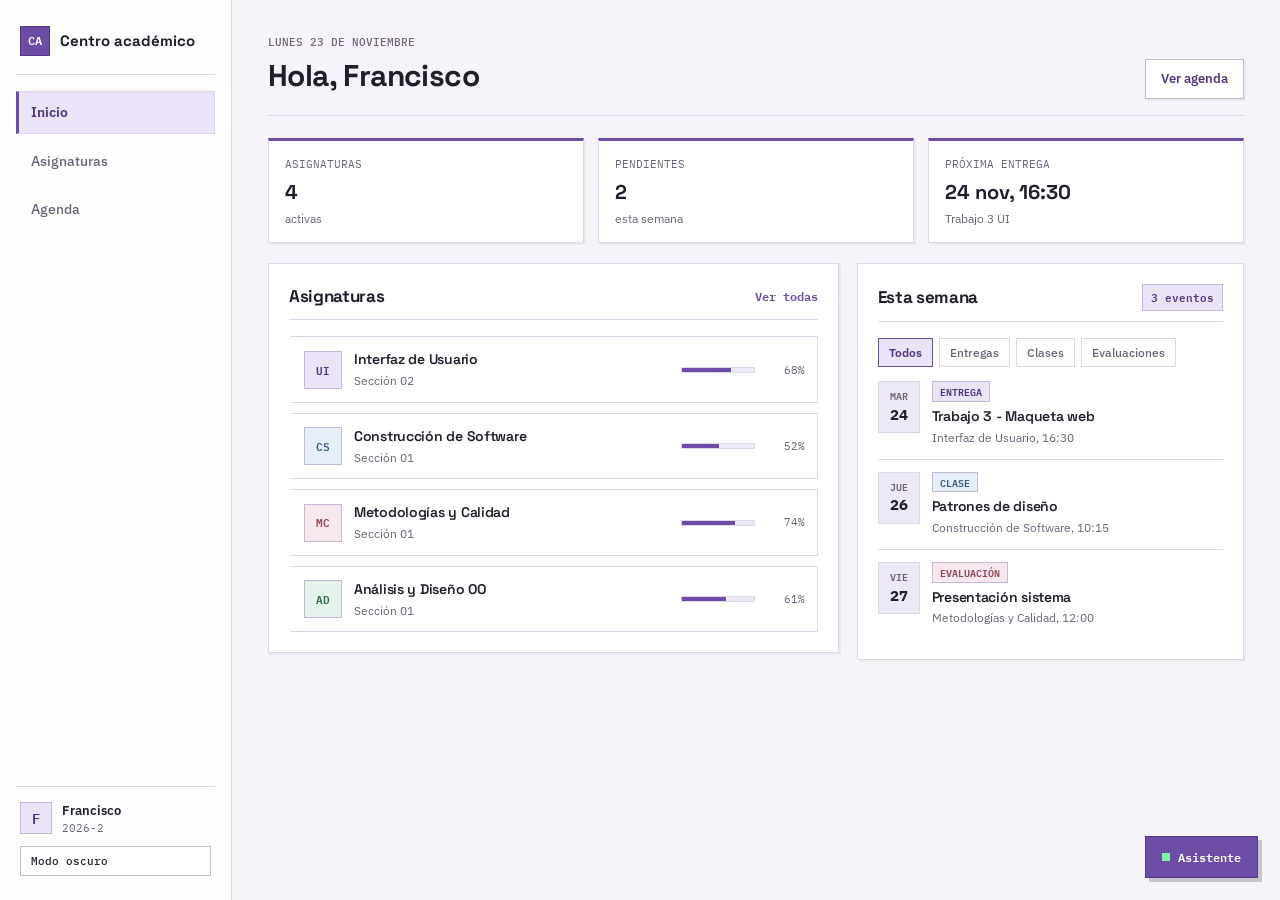
==== commit d52a4e67: "Rediseno con bordes rectos, simulador de notas, tema oscuro y asistente" ====
--- a/index.html
+++ b/index.html
@@ -3,126 +3,123 @@
   <head>
     <meta charset="utf-8">
     <meta name="viewport" content="width=device-width, initial-scale=1">
-    <meta name="theme-color" content="#f7f5fb">
+    <meta name="theme-color" content="#f6f4fa">
     <title>Centro académico</title>
     <link rel="preconnect" href="https://fonts.googleapis.com">
     <link rel="preconnect" href="https://fonts.gstatic.com" crossorigin>
-    <link href="https://fonts.googleapis.com/css2?family=Inter:wght@400;500;600;700&display=swap" rel="stylesheet">
+    <link href="https://fonts.googleapis.com/css2?family=IBM+Plex+Mono:wght@500;600&family=IBM+Plex+Sans:wght@400;500;600&family=Space+Grotesk:wght@600;700&display=swap" rel="stylesheet">
     <link rel="stylesheet" href="styles.css">
+    <script src="data.js" defer></script>
     <script src="app.js" defer></script>
   </head>
   <body>
     <a class="skip-link" href="#inicio">Saltar al contenido principal</a>
     <div class="app-layout">
       <aside class="sidebar" aria-label="Menú lateral">
-        <a class="brand" href="index.html#inicio" aria-label="Centro académico, inicio">
+        <a class="brand" href="index.html" aria-label="Centro académico, inicio">
           <span class="brand-mark" aria-hidden="true">CA</span>
           <span class="brand-name">Centro académico</span>
         </a>
 
         <nav class="main-nav" aria-label="Navegación principal">
-          <a class="nav-link is-active" href="index.html#inicio" aria-current="page">Inicio</a>
+          <a class="nav-link is-active" href="index.html" aria-current="page">Inicio</a>
           <a class="nav-link" href="asignaturas.html">Asignaturas</a>
-          <a class="nav-link" href="index.html#agenda">Agenda</a>
+          <a class="nav-link" href="agenda.html">Agenda</a>
         </nav>
 
-        <div class="sidebar-footer" aria-label="Perfil de estudiante">
-          <span class="profile-avatar" aria-hidden="true">F</span>
-          <div class="profile-meta">
-            <span class="profile-name">Francisco</span>
-            <span class="profile-sub">Semestre actual</span>
+        <div class="sidebar-footer" aria-label="Perfil y tema">
+          <div class="profile-row">
+            <span class="profile-avatar" aria-hidden="true">F</span>
+            <div class="profile-meta">
+              <span class="profile-name">Francisco</span>
+              <span class="profile-sub">2026-2</span>
+            </div>
           </div>
+          <button id="theme-toggle" class="theme-button" type="button" aria-pressed="false">Modo oscuro</button>
         </div>
       </aside>
 
       <main id="inicio" class="page-shell" tabindex="-1">
         <header class="welcome">
           <div>
-            <p class="eyebrow">Sábado 21 de noviembre</p>
+            <p class="date-label">Lunes 23 de noviembre</p>
             <h1 id="welcome-title">Hola, Francisco</h1>
-            <p class="welcome-copy">Resumen rápido de tus ramos y entregas de esta semana.</p>
           </div>
-          <a class="calendar-button" href="index.html#agenda">Ver agenda</a>
+          <a class="calendar-button" href="agenda.html">Ver agenda</a>
         </header>
 
         <section class="summary-grid" aria-label="Resumen del semestre">
           <article class="summary-card">
             <p class="summary-label">Asignaturas</p>
-            <p class="summary-value">4 <span>este semestre</span></p>
+            <p class="summary-value">4 <span>activas</span></p>
           </article>
           <article class="summary-card">
             <p class="summary-label">Pendientes</p>
-            <p class="summary-value">2 <span>entregas próximas</span></p>
+            <p class="summary-value">2 <span>esta semana</span></p>
           </article>
           <article class="summary-card">
-            <p class="summary-label">Próximo plazo</p>
-            <p class="summary-value">24 nov, 16:30 <span>Trabajo 3 de Interfaz</span></p>
+            <p class="summary-label">Próxima entrega</p>
+            <p class="summary-value">24 nov, 16:30 <span>Trabajo 3 UI</span></p>
           </article>
         </section>
 
         <div class="content-grid">
-          <section id="asignaturas" class="panel courses-panel" aria-labelledby="courses-title">
+          <section class="panel courses-panel" aria-labelledby="courses-title">
             <div class="section-heading">
-              <div>
-                <p class="eyebrow">Tu semestre</p>
-                <h2 id="courses-title">Mis asignaturas</h2>
-              </div>
+              <h2 id="courses-title">Asignaturas</h2>
               <a class="text-link" href="asignaturas.html">Ver todas</a>
             </div>
 
             <div class="course-list">
-              <a class="course-card" href="interfaz.html" aria-label="Abrir detalle de Interfaz de Usuario">
+              <a class="course-card" href="interfaz.html?ramo=iu">
                 <span class="course-icon icon-violet" aria-hidden="true">UI</span>
                 <div class="course-info">
                   <h3>Interfaz de Usuario</h3>
-                  <p>Diseño, Sección 02</p>
+                  <p>Sección 02</p>
                 </div>
                 <span class="course-progress" aria-label="Avance 68%"><span style="width: 68%"></span></span>
                 <span class="progress-label">68%</span>
               </a>
 
-              <article class="course-card">
+              <a class="course-card" href="interfaz.html?ramo=cs">
                 <span class="course-icon icon-blue" aria-hidden="true">CS</span>
                 <div class="course-info">
                   <h3>Construcción de Software</h3>
-                  <p>Desarrollo, Sección 01</p>
+                  <p>Sección 01</p>
                 </div>
                 <span class="course-progress" aria-label="Avance 52%"><span style="width: 52%"></span></span>
                 <span class="progress-label">52%</span>
-              </article>
+              </a>
 
-              <article class="course-card">
+              <a class="course-card" href="interfaz.html?ramo=mc">
                 <span class="course-icon icon-rose" aria-hidden="true">MC</span>
                 <div class="course-info">
                   <h3>Metodologías y Calidad</h3>
-                  <p>Gestión, Sección 01</p>
+                  <p>Sección 01</p>
                 </div>
                 <span class="course-progress" aria-label="Avance 74%"><span style="width: 74%"></span></span>
                 <span class="progress-label">74%</span>
-              </article>
+              </a>
 
-              <article class="course-card">
+              <a class="course-card" href="interfaz.html?ramo=ad">
                 <span class="course-icon icon-mint" aria-hidden="true">AD</span>
                 <div class="course-info">
                   <h3>Análisis y Diseño OO</h3>
-                  <p>Modelado, Sección 01</p>
+                  <p>Sección 01</p>
                 </div>
                 <span class="course-progress" aria-label="Avance 61%"><span style="width: 61%"></span></span>
                 <span class="progress-label">61%</span>
-              </article>
+              </a>
             </div>
           </section>
 
-          <aside id="agenda" class="panel week-panel" aria-labelledby="week-title">
+          <aside class="panel week-panel" aria-labelledby="week-title">
             <div class="section-heading">
-              <div>
-                <p class="eyebrow">Lo que viene</p>
-                <h2 id="week-title">Esta semana</h2>
-              </div>
+              <h2 id="week-title">Esta semana</h2>
               <span id="agenda-count" class="week-badge" aria-live="polite">3 eventos</span>
             </div>
 
-            <div class="agenda-filters" role="group" aria-label="Filtrar agenda por tipo">
+            <div class="agenda-filters" role="group" aria-label="Filtrar semana por tipo">
               <button class="agenda-filter" type="button" data-event-filter="all" aria-pressed="true">Todos</button>
               <button class="agenda-filter" type="button" data-event-filter="entrega" aria-pressed="false">Entregas</button>
               <button class="agenda-filter" type="button" data-event-filter="clase" aria-pressed="false">Clases</button>
@@ -137,7 +134,7 @@
                 </time>
                 <div class="event-info">
                   <span class="event-tag tag-violet">Entrega</span>
-                  <h3><a class="event-link" href="evaluacion.html">Trabajo 3 de Interfaz</a></h3>
+                  <h3><a class="event-link" href="evaluacion.html">Trabajo 3 - Maqueta web</a></h3>
                   <p>Interfaz de Usuario, 16:30</p>
                 </div>
               </article>
@@ -149,7 +146,7 @@
                 </time>
                 <div class="event-info">
                   <span class="event-tag tag-blue">Clase</span>
-                  <h3>Patrones de diseño</h3>
+                  <h3><a class="event-link" href="interfaz.html?ramo=cs">Patrones de diseño</a></h3>
                   <p>Construcción de Software, 10:15</p>
                 </div>
               </article>
@@ -161,15 +158,13 @@
                 </time>
                 <div class="event-info">
                   <span class="event-tag tag-rose">Evaluación</span>
-                  <h3>Control de unidad</h3>
+                  <h3><a class="event-link" href="interfaz.html?ramo=mc">Presentación sistema</a></h3>
                   <p>Metodologías y Calidad, 12:00</p>
                 </div>
               </article>
             </div>
           </aside>
         </div>
-
-        <p class="demo-note">Datos de ejemplo para la maqueta del Trabajo 3 (sin conexión a Canvas).</p>
       </main>
     </div>
   </body>
--- a/styles.css
+++ b/styles.css
@@ -1,23 +1,45 @@
 :root {
   color-scheme: light;
-  --ink: #2f283a;
-  --muted: #756c84;
-  --line: #e9e3f1;
+  --ink: #221d2b;
+  --muted: #6c637a;
+  --line: #ddd6e8;
+  --line-strong: #c4b8d8;
   --paper: #ffffff;
-  --paper-glass: rgba(255, 255, 255, 0.84);
-  --canvas: #f7f5fb;
-  --surface-muted: #f1ecf8;
-  --violet: #7657ad;
-  --violet-dark: #5c3f90;
-  --violet-soft: #efe8fb;
-  --shadow-sm: 0 2px 8px rgba(47, 40, 58, 0.04);
-  --shadow-md: 0 10px 24px rgba(72, 52, 112, 0.08);
+  --paper-glass: rgba(255, 255, 255, 0.9);
+  --canvas: #f6f4fa;
+  --surface-muted: #ede8f5;
+  --violet: #6d4ca8;
+  --violet-dark: #523685;
+  --violet-soft: #ebe3f8;
+  --shadow-sm: 2px 2px 0 rgba(34, 29, 43, 0.05);
+  --shadow-md: 4px 4px 0 rgba(109, 76, 168, 0.16);
   --ease: cubic-bezier(0.22, 1, 0.36, 1);
-  font-family: "Inter", system-ui, -apple-system, "Segoe UI", sans-serif;
+  --font-sans: "IBM Plex Sans", system-ui, -apple-system, "Segoe UI", sans-serif;
+  --font-display: "Space Grotesk", "IBM Plex Sans", sans-serif;
+  --font-mono: "IBM Plex Mono", ui-monospace, monospace;
+  font-family: var(--font-sans);
+}
+
+html[data-theme="dark"] {
+  color-scheme: dark;
+  --ink: #efeaf7;
+  --muted: #a69cb8;
+  --line: #322b40;
+  --line-strong: #493e5e;
+  --paper: #1b1724;
+  --paper-glass: rgba(27, 23, 36, 0.92);
+  --canvas: #13101a;
+  --surface-muted: #251f31;
+  --violet: #9e7ee0;
+  --violet-dark: #bfa6f2;
+  --violet-soft: #2d2342;
+  --shadow-sm: 2px 2px 0 rgba(0, 0, 0, 0.35);
+  --shadow-md: 4px 4px 0 rgba(158, 126, 224, 0.24);
 }
 
 * {
   box-sizing: border-box;
+  border-radius: 0;
 }
 
 html {
@@ -27,10 +49,10 @@
 body {
   margin: 0;
   min-height: 100vh;
-  background: radial-gradient(circle at 85% 0%, #eee7fa 0%, transparent 44%), var(--canvas);
+  background: var(--canvas);
   color: var(--ink);
   font-size: 14px;
-  line-height: 1.45;
+  line-height: 1.48;
   -webkit-font-smoothing: antialiased;
 }
 
@@ -41,21 +63,21 @@
 
 :focus-visible {
   outline: 2px solid var(--violet);
-  outline-offset: 3px;
+  outline-offset: 2px;
 }
 
 .skip-link {
   position: fixed;
   top: 12px;
   left: 12px;
-  z-index: 20;
+  z-index: 50;
   transform: translateY(calc(-100% - 16px));
   padding: 10px 14px;
-  border-radius: 8px;
+  border: 1px solid var(--violet);
   background: var(--ink);
   color: var(--paper);
   font-weight: 600;
-  transition: transform 0.18s var(--ease);
+  transition: transform 0.16s var(--ease);
 }
 
 .skip-link:focus-visible {
@@ -64,12 +86,17 @@
 
 h1, h2, h3, p {
   margin-top: 0;
+}
+
+h1, h2, h3 {
+  font-family: var(--font-display);
+  letter-spacing: -0.02em;
 }
 
 @keyframes fadeUp {
   from {
     opacity: 0;
-    transform: translateY(6px);
+    transform: translateY(4px);
   }
   to {
     opacity: 1;
@@ -79,7 +106,7 @@
 
 .app-layout {
   display: grid;
-  grid-template-columns: 230px minmax(0, 1fr);
+  grid-template-columns: 232px minmax(0, 1fr);
   min-height: 100vh;
 }
 
@@ -95,8 +122,8 @@
   flex-direction: column;
   padding: 22px 16px;
   background: var(--paper-glass);
-  backdrop-filter: blur(12px);
-  -webkit-backdrop-filter: blur(12px);
+  backdrop-filter: blur(10px);
+  -webkit-backdrop-filter: blur(10px);
   border-right: 1px solid var(--line);
 }
 
@@ -104,71 +131,81 @@
   display: inline-flex;
   align-items: center;
   gap: 10px;
-  padding: 4px 6px 18px;
+  padding: 4px 4px 18px;
+  border-bottom: 1px solid var(--line);
+  font-family: var(--font-display);
   font-size: 15px;
   font-weight: 700;
-  letter-spacing: -0.3px;
 }
 
 .brand-mark {
+  display: grid;
+  width: 30px;
+  height: 30px;
+  place-items: center;
+  border: 1px solid var(--violet-dark);
+  background: var(--violet);
+  color: #ffffff;
+  font-family: var(--font-mono);
+  font-size: 12px;
+  font-weight: 600;
+}
+
+.main-nav {
+  display: flex;
+  flex-direction: column;
+  gap: 6px;
+  margin-top: 16px;
+}
+
+.nav-link {
+  padding: 10px 12px;
+  border: 1px solid transparent;
+  border-left: 3px solid transparent;
+  color: var(--muted);
+  font-weight: 500;
+  transition: background-color 0.15s var(--ease), color 0.15s var(--ease), border-color 0.15s var(--ease);
+}
+
+.nav-link:hover {
+  background: var(--surface-muted);
+  color: var(--ink);
+}
+
+.nav-link.is-active {
+  border-color: var(--line);
+  border-left-color: var(--violet);
+  background: var(--violet-soft);
+  color: var(--violet-dark);
+  font-weight: 600;
+}
+
+.sidebar-footer {
+  margin-top: auto;
+  display: flex;
+  flex-direction: column;
+  gap: 10px;
+  padding: 14px 4px 2px;
+  border-top: 1px solid var(--line);
+}
+
+.profile-row {
+  display: flex;
+  align-items: center;
+  gap: 10px;
+}
+
+.profile-avatar {
   display: grid;
   width: 32px;
   height: 32px;
+  flex: 0 0 auto;
   place-items: center;
-  border-radius: 10px;
-  background: linear-gradient(135deg, var(--violet), #8f6ec8);
-  color: #ffffff;
-  font-size: 12px;
-  font-weight: 700;
-  box-shadow: 0 4px 10px rgba(118, 87, 173, 0.22);
-}
-
-.main-nav {
-  display: flex;
-  flex-direction: column;
-  gap: 6px;
-  margin-top: 8px;
-}
-
-.nav-link {
-  padding: 10px 12px;
-  border-radius: 10px;
-  color: var(--muted);
-  font-weight: 500;
-  transition: background-color 0.18s var(--ease), color 0.18s var(--ease), transform 0.18s var(--ease);
-}
-
-.nav-link:hover {
-  background: #f5f0fc;
-  color: var(--violet-dark);
-}
-
-.nav-link.is-active {
+  border: 1px solid var(--line-strong);
   background: var(--violet-soft);
   color: var(--violet-dark);
-  font-weight: 600;
-}
-
-.sidebar-footer {
-  margin-top: auto;
-  display: flex;
-  align-items: center;
-  gap: 10px;
-  padding: 12px 8px 4px;
-  border-top: 1px solid var(--line);
-}
-
-.profile-avatar {
-  display: grid;
-  width: 34px;
-  height: 34px;
-  flex: 0 0 auto;
-  place-items: center;
-  border-radius: 50%;
-  border: 1px solid #e1d7f0;
-  background: var(--violet-soft);
-  color: var(--violet-dark);
-  font-weight: 700;
+  font-family: var(--font-mono);
+  font-weight: 600;
 }
 
 .profile-meta {
@@ -183,15 +220,35 @@
 }
 
 .profile-sub {
+  font-family: var(--font-mono);
   font-size: 11px;
   color: var(--muted);
+}
+
+.theme-button {
+  width: 100%;
+  padding: 7px 10px;
+  border: 1px solid var(--line-strong);
+  background: var(--paper);
+  color: var(--ink);
+  font-family: var(--font-mono);
+  font-size: 11px;
+  font-weight: 500;
+  text-align: left;
+  cursor: pointer;
+  transition: border-color 0.15s var(--ease), background-color 0.15s var(--ease);
+}
+
+.theme-button:hover {
+  border-color: var(--violet);
+  background: var(--surface-muted);
 }
 
 .page-shell {
   width: min(1040px, 100%);
   margin: 0 auto;
-  padding: 34px 32px 44px;
-  animation: fadeUp 0.24s var(--ease);
+  padding: 34px 32px 60px;
+  animation: fadeUp 0.2s var(--ease);
 }
 
 .welcome {
@@ -199,102 +256,88 @@
   align-items: flex-end;
   justify-content: space-between;
   gap: 20px;
-  margin-bottom: 24px;
-}
-
-.eyebrow {
-  margin-bottom: 6px;
-  color: #8b809d;
+  margin-bottom: 22px;
+  padding-bottom: 16px;
+  border-bottom: 1px solid var(--line);
+}
+
+.date-label {
+  margin-bottom: 4px;
+  color: var(--muted);
+  font-family: var(--font-mono);
   font-size: 11px;
-  font-weight: 600;
+  font-weight: 500;
   text-transform: uppercase;
-  letter-spacing: 0.8px;
 }
 
 h1 {
-  margin-bottom: 6px;
-  font-size: clamp(24px, 3vw, 30px);
+  margin-bottom: 0;
+  font-size: clamp(24px, 2.8vw, 30px);
   font-weight: 700;
-  letter-spacing: -0.6px;
-}
-
-.welcome-copy {
-  margin-bottom: 0;
-  color: var(--muted);
 }
 
 .calendar-button {
   display: inline-flex;
   align-items: center;
-  padding: 10px 16px;
-  border: 1px solid #ddd3ec;
-  border-radius: 10px;
+  padding: 9px 15px;
+  border: 1px solid var(--line-strong);
   background: var(--paper);
   color: var(--violet-dark);
   font-size: 13px;
   font-weight: 600;
   white-space: nowrap;
   box-shadow: var(--shadow-sm);
-  transition: border-color 0.18s var(--ease), background-color 0.18s var(--ease), transform 0.18s var(--ease), box-shadow 0.18s var(--ease);
+  transition: border-color 0.15s var(--ease), transform 0.15s var(--ease), box-shadow 0.15s var(--ease);
 }
 
 .calendar-button:hover {
   border-color: var(--violet);
-  background: #fbf8ff;
-  transform: translateY(-1px);
+  transform: translate(-1px, -1px);
   box-shadow: var(--shadow-md);
-}
-
-.calendar-button:active {
-  transform: translateY(0) scale(0.99);
 }
 
 .summary-grid {
   display: grid;
   grid-template-columns: repeat(3, minmax(0, 1fr));
   gap: 14px;
-  margin-bottom: 18px;
+  margin-bottom: 20px;
 }
 
 .summary-card {
-  padding: 16px 18px;
+  padding: 15px 16px;
   border: 1px solid var(--line);
-  border-radius: 14px;
+  border-top: 3px solid var(--violet);
   background: var(--paper);
   box-shadow: var(--shadow-sm);
-  transition: border-color 0.2s var(--ease), transform 0.2s var(--ease), box-shadow 0.2s var(--ease);
-}
-
-.summary-card:hover {
-  border-color: #dcd1ee;
-  transform: translateY(-2px);
-  box-shadow: var(--shadow-md);
 }
 
 .summary-label {
   margin-bottom: 6px;
   color: var(--muted);
-  font-size: 12px;
+  font-family: var(--font-mono);
+  font-size: 11px;
+  text-transform: uppercase;
 }
 
 .summary-value {
   margin-bottom: 0;
-  font-size: 19px;
+  font-family: var(--font-display);
+  font-size: 20px;
   font-weight: 700;
-  letter-spacing: -0.3px;
 }
 
 .summary-value span {
   display: block;
   margin-top: 2px;
   color: var(--muted);
+  font-family: var(--font-sans);
   font-size: 12px;
   font-weight: 400;
 }
 
 .content-grid {
   display: grid;
-  grid-template-columns: minmax(0, 1.4fr) minmax(280px, 0.95fr);
+  grid-template-columns: minmax(0, 1.4fr) minmax(290px, 0.95fr);
   gap: 18px;
   align-items: start;
 }
@@ -303,7 +346,6 @@
   min-width: 0;
   padding: 20px;
   border: 1px solid var(--line);
-  border-radius: 16px;
   background: var(--paper);
   box-shadow: var(--shadow-sm);
 }
@@ -314,29 +356,26 @@
   justify-content: space-between;
   gap: 12px;
   margin-bottom: 16px;
-}
-
-.section-heading .eyebrow {
-  margin-bottom: 3px;
+  padding-bottom: 10px;
+  border-bottom: 1px solid var(--line);
 }
 
 h2 {
   margin-bottom: 0;
   font-size: 17px;
-  font-weight: 600;
+  font-weight: 700;
 }
 
 .text-link {
   color: var(--violet);
-  font-size: 12px;
-  font-weight: 600;
-  transition: color 0.15s var(--ease);
+  font-family: var(--font-mono);
+  font-size: 12px;
+  font-weight: 600;
 }
 
 .text-link:hover {
   color: var(--violet-dark);
   text-decoration: underline;
-  text-underline-offset: 3px;
 }
 
 .course-list {
@@ -346,62 +385,75 @@
 
 .course-card {
   display: grid;
-  grid-template-columns: 38px minmax(0, 1fr) 72px 34px;
+  grid-template-columns: 38px minmax(0, 1fr) 74px 38px;
   align-items: center;
   gap: 12px;
   padding: 12px;
-  border: 1px solid #f0ecf5;
-  border-radius: 12px;
-  background: var(--paper);
-  transition: border-color 0.18s var(--ease), background-color 0.18s var(--ease), transform 0.18s var(--ease), box-shadow 0.18s var(--ease);
+  border: 1px solid var(--line);
+  border-left: 3px solid transparent;
+  background: var(--paper);
+  transition: border-color 0.15s var(--ease), transform 0.15s var(--ease), box-shadow 0.15s var(--ease);
 }
 
 .course-card:hover {
-  border-color: #d8cbed;
-  background: #fdfcff;
-  transform: translateY(-2px);
-  box-shadow: var(--shadow-sm);
-}
-
-a.course-card:active {
-  transform: translateY(0) scale(0.99);
+  border-color: var(--violet);
+  border-left-color: var(--violet);
+  transform: translate(-1px, -1px);
+  box-shadow: var(--shadow-md);
 }
 
 .course-icon {
   display: grid;
   width: 38px;
   height: 38px;
+  flex: 0 0 auto;
   place-items: center;
-  border-radius: 10px;
+  border: 1px solid var(--line-strong);
+  font-family: var(--font-mono);
   font-size: 11px;
-  font-weight: 700;
+  font-weight: 600;
 }
 
 .icon-violet {
-  background: #efe8fb;
-  color: #7657ad;
+  background: var(--violet-soft);
+  color: var(--violet-dark);
 }
 
 .icon-blue {
-  background: #eaf1fb;
-  color: #4f6f9d;
+  background: #e6eef9;
+  color: #3a5a87;
 }
 
 .icon-rose {
-  background: #faedf1;
-  color: #a65c72;
+  background: #f8e7ed;
+  color: #8f465c;
 }
 
 .icon-mint {
-  background: #eaf5ef;
-  color: #477d62;
+  background: #e5f3ec;
+  color: #356950;
+}
+
+html[data-theme="dark"] .icon-blue {
+  background: #1e2a3d;
+  color: #9ec0f0;
+}
+
+html[data-theme="dark"] .icon-rose {
+  background: #38202a;
+  color: #eeb0c2;
+}
+
+html[data-theme="dark"] .icon-mint {
+  background: #1d3329;
+  color: #97d9b8;
 }
 
 .course-info h3,
 .event-info h3 {
   overflow: hidden;
-  margin: 0 0 3px;
-  font-size: 13px;
+  margin: 0 0 2px;
+  font-size: 14px;
   font-weight: 600;
   text-overflow: ellipsis;
   white-space: nowrap;
@@ -420,29 +472,30 @@
 .course-progress {
   overflow: hidden;
   height: 6px;
-  border-radius: 99px;
-  background: #eee9f5;
+  border: 1px solid var(--line);
+  background: var(--surface-muted);
 }
 
 .course-progress span {
   display: block;
   height: 100%;
-  border-radius: inherit;
-  background: linear-gradient(90deg, var(--violet), #9a7bd0);
-  transition: width 0.35s var(--ease);
+  background: var(--violet);
+  transition: width 0.3s var(--ease);
 }
 
 .progress-label {
   color: var(--muted);
+  font-family: var(--font-mono);
   font-size: 11px;
   text-align: right;
 }
 
 .week-badge {
-  padding: 5px 9px;
-  border-radius: 8px;
+  padding: 4px 8px;
+  border: 1px solid var(--line-strong);
   background: var(--violet-soft);
   color: var(--violet-dark);
+  font-family: var(--font-mono);
   font-size: 11px;
   font-weight: 600;
 }
@@ -450,39 +503,34 @@
 .agenda-filters {
   display: flex;
   flex-wrap: wrap;
-  gap: 7px;
-  margin: -4px 0 12px;
+  gap: 6px;
+  margin: 0 0 12px;
 }
 
 .agenda-filter {
-  padding: 6px 10px;
+  padding: 5px 10px;
   border: 1px solid var(--line);
-  border-radius: 999px;
   background: var(--paper);
   color: var(--muted);
   font: inherit;
-  font-size: 11px;
+  font-size: 12px;
   font-weight: 500;
   cursor: pointer;
-  transition: background-color 0.16s var(--ease), border-color 0.16s var(--ease), color 0.16s var(--ease), transform 0.16s var(--ease);
+  transition: background-color 0.15s var(--ease), border-color 0.15s var(--ease), color 0.15s var(--ease);
 }
 
 .agenda-filter:hover {
-  border-color: #d6c8ec;
-  color: var(--violet-dark);
+  border-color: var(--violet);
+  color: var(--ink);
 }
 
 .agenda-filter[aria-pressed="true"] {
-  border-color: #dcd0ef;
+  border-color: var(--violet);
   background: var(--violet-soft);
   color: var(--violet-dark);
   font-weight: 600;
 }
 
-.agenda-filter:active {
-  transform: scale(0.97);
-}
-
 .event-list {
   display: grid;
 }
@@ -490,9 +538,9 @@
 .event-item {
   display: flex;
   gap: 12px;
-  padding: 13px 0;
-  border-top: 1px solid #f1edf6;
-  animation: fadeUp 0.18s var(--ease);
+  padding: 12px 0;
+  border-top: 1px solid var(--line);
+  animation: fadeUp 0.16s var(--ease);
 }
 
 .event-item[hidden] {
@@ -500,23 +548,24 @@
 }
 
 .event-item:first-child {
-  padding-top: 4px;
+  padding-top: 2px;
   border-top: 0;
 }
 
 .event-date {
   display: flex;
-  width: 40px;
-  flex: 0 0 40px;
+  width: 42px;
+  flex: 0 0 42px;
   flex-direction: column;
   align-items: center;
   justify-content: center;
   align-self: start;
   padding: 6px 0;
-  border-radius: 9px;
+  border: 1px solid var(--line);
   background: var(--surface-muted);
   color: var(--muted);
-  font-size: 9px;
+  font-family: var(--font-mono);
+  font-size: 10px;
   font-weight: 600;
 }
 
@@ -535,9 +584,11 @@
   display: inline-block;
   margin-bottom: 4px;
   padding: 2px 7px;
-  border-radius: 6px;
+  border: 1px solid var(--line-strong);
+  font-family: var(--font-mono);
   font-size: 10px;
   font-weight: 600;
+  text-transform: uppercase;
 }
 
 .tag-violet {
@@ -546,58 +597,56 @@
 }
 
 .tag-blue {
-  background: #edf3fb;
-  color: #4f6f9d;
+  background: #e6eef9;
+  color: #3a5a87;
 }
 
 .tag-rose {
-  background: #faedf1;
-  color: #a65c72;
-}
-
-.demo-note,
-.course-demo-note {
-  margin: 20px 2px 0;
-  color: var(--muted);
-  font-size: 12px;
+  background: #f8e7ed;
+  color: #8f465c;
+}
+
+html[data-theme="dark"] .tag-blue {
+  background: #1e2a3d;
+  color: #9ec0f0;
+}
+
+html[data-theme="dark"] .tag-rose {
+  background: #38202a;
+  color: #eeb0c2;
+}
+
+.event-link:hover {
+  color: var(--violet);
+  text-decoration: underline;
 }
 
 /* Vista de asignaturas */
 .subjects-main,
 .course-main {
-  max-width: 780px;
+  max-width: 800px;
 }
 
 .subjects-heading {
-  margin-bottom: 24px;
-}
-
-.subjects-heading h1 {
-  margin-bottom: 6px;
-}
-
-.subjects-subtitle {
-  margin-bottom: 0;
-  color: var(--muted);
-  font-size: 15px;
+  margin-bottom: 18px;
+  padding-bottom: 14px;
+  border-bottom: 1px solid var(--line);
 }
 
 .search-field {
   display: flex;
   align-items: center;
-  min-height: 48px;
-  margin-bottom: 26px;
-  padding: 0 16px;
-  border: 1px solid var(--line);
-  border-radius: 12px;
+  min-height: 44px;
+  margin-bottom: 20px;
+  padding: 0 14px;
+  border: 1px solid var(--line-strong);
   background: var(--paper);
   box-shadow: var(--shadow-sm);
-  transition: border-color 0.18s var(--ease), box-shadow 0.18s var(--ease);
 }
 
 .search-field:focus-within {
   border-color: var(--violet);
-  box-shadow: 0 0 0 3px rgba(118, 87, 173, 0.14);
+  box-shadow: var(--shadow-md);
 }
 
 .search-field input {
@@ -616,12 +665,6 @@
   opacity: 1;
 }
 
-.subjects-list-heading {
-  margin: 0 0 14px;
-  font-size: 17px;
-  font-weight: 600;
-}
-
 .subject-list {
   display: grid;
   gap: 12px;
@@ -629,36 +672,35 @@
 
 .subject-card {
   display: flex;
-  min-height: 78px;
+  min-height: 76px;
   align-items: center;
   justify-content: space-between;
   gap: 16px;
-  padding: 15px 18px;
+  padding: 14px 18px;
   border: 1px solid var(--line);
-  border-radius: 14px;
+  border-left: 3px solid var(--violet);
   background: var(--paper);
   box-shadow: var(--shadow-sm);
-}
-
-a.subject-card {
-  transition: border-color 0.18s var(--ease), transform 0.18s var(--ease), box-shadow 0.18s var(--ease), background-color 0.18s var(--ease);
+  transition: border-color 0.15s var(--ease), transform 0.15s var(--ease), box-shadow 0.15s var(--ease);
+}
+
+.subject-card-left {
+  display: flex;
+  align-items: center;
+  gap: 14px;
+  min-width: 0;
 }
 
 a.subject-card:hover {
-  border-color: #d6c8ec;
-  background: #fdfcff;
-  transform: translateY(-2px);
+  border-color: var(--violet);
+  transform: translate(-1px, -1px);
   box-shadow: var(--shadow-md);
 }
 
-a.subject-card:active {
-  transform: translateY(0) scale(0.99);
-}
-
 .subject-card h3 {
-  margin: 0 0 4px;
+  margin: 0 0 3px;
   font-size: 15px;
-  font-weight: 600;
+  font-weight: 700;
 }
 
 .subject-card p {
@@ -667,16 +709,12 @@
   font-size: 13px;
 }
 
-.subject-card > div {
-  min-width: 0;
-}
-
 .subject-chevron {
   flex: 0 0 auto;
   color: var(--muted);
-  font-size: 22px;
-  line-height: 1;
-  transition: transform 0.18s var(--ease), color 0.18s var(--ease);
+  font-family: var(--font-mono);
+  font-size: 18px;
+  transition: transform 0.15s var(--ease), color 0.15s var(--ease);
 }
 
 a.subject-card:hover .subject-chevron {
@@ -685,11 +723,10 @@
 }
 
 .empty-state {
-  margin: 20px 0 0;
+  margin: 18px 0 0;
   padding: 20px;
-  border: 1px dashed #d8cde8;
-  border-radius: 12px;
-  background: rgba(255, 255, 255, 0.7);
+  border: 1px dashed var(--line-strong);
+  background: var(--paper);
   color: var(--muted);
   font-size: 13px;
   text-align: center;
@@ -712,82 +749,80 @@
   clip-path: inset(50%);
 }
 
-/* Vista detalle de asignatura */
+/* Vista detalle de asignatura y simulador */
 .course-back {
   display: inline-flex;
   align-items: center;
-  gap: 5px;
-  margin-bottom: 24px;
+  gap: 6px;
+  margin-bottom: 18px;
   color: var(--violet-dark);
-  font-size: 14px;
-  font-weight: 600;
-  transition: color 0.15s var(--ease);
-}
-
-.course-back span {
-  display: inline-block;
-  transition: transform 0.18s var(--ease);
+  font-family: var(--font-mono);
+  font-size: 13px;
+  font-weight: 600;
 }
 
 .course-back:hover {
   color: var(--violet);
-}
-
-.course-back:hover span {
-  transform: translateX(-3px);
+  text-decoration: underline;
 }
 
 .course-heading {
-  margin-bottom: 26px;
+  margin-bottom: 20px;
+  padding-bottom: 16px;
+  border-bottom: 1px solid var(--line);
+}
+
+.course-title-row {
+  display: flex;
+  align-items: center;
+  gap: 14px;
 }
 
 .course-heading h1 {
-  margin-bottom: 6px;
+  margin-bottom: 2px;
 }
 
 .course-subtitle {
   margin-bottom: 0;
   color: var(--muted);
-  font-size: 14px;
+  font-size: 13px;
 }
 
 .course-tabs {
   display: grid;
   grid-template-columns: repeat(3, minmax(0, 1fr));
   gap: 4px;
-  min-height: 46px;
-  margin-bottom: 24px;
+  min-height: 44px;
+  margin-bottom: 20px;
   padding: 4px;
-  border: 1px solid var(--line);
-  border-radius: 12px;
+  border: 1px solid var(--line-strong);
   background: var(--surface-muted);
 }
 
 .course-tab {
   min-width: 0;
-  border: 0;
-  border-radius: 9px;
+  border: 1px solid transparent;
   background: transparent;
   color: var(--muted);
   cursor: pointer;
   font: inherit;
-  font-size: 14px;
-  font-weight: 600;
-  transition: background-color 0.18s var(--ease), color 0.18s var(--ease), box-shadow 0.18s var(--ease);
+  font-size: 13px;
+  font-weight: 600;
+  transition: background-color 0.15s var(--ease), color 0.15s var(--ease);
 }
 
 .course-tab:hover {
+  color: var(--ink);
+}
+
+.course-tab[aria-selected="true"] {
+  border-color: var(--violet);
+  background: var(--paper);
   color: var(--violet-dark);
 }
 
-.course-tab[aria-selected="true"] {
-  background: var(--paper);
-  color: var(--violet-dark);
-  box-shadow: var(--shadow-sm);
-}
-
 .course-panel {
-  animation: fadeUp 0.2s var(--ease);
+  animation: fadeUp 0.18s var(--ease);
 }
 
 .course-panel[hidden] {
@@ -795,56 +830,78 @@
 }
 
 .task-card,
-.material-card,
-.grades-empty {
+.material-card {
   border: 1px solid var(--line);
-  border-radius: 14px;
   background: var(--paper);
   box-shadow: var(--shadow-sm);
 }
 
 .task-card {
-  padding: 20px;
+  padding: 18px;
+}
+
+.task-card-top,
+.task-card-bottom,
+.material-top {
+  display: flex;
+  align-items: center;
+  justify-content: space-between;
+  gap: 12px;
 }
 
 .task-card h2 {
-  margin-bottom: 8px;
-  font-size: 18px;
-  font-weight: 600;
+  margin-bottom: 6px;
+  font-size: 17px;
 }
 
 .task-due {
-  margin: 0 0 12px;
-  color: var(--muted);
-  font-size: 14px;
+  margin: 0 0 14px;
+  color: var(--muted);
+  font-family: var(--font-mono);
+  font-size: 12px;
 }
 
 .task-status {
   display: inline-flex;
   align-items: center;
-  min-height: 28px;
-  padding: 4px 11px;
-  border-radius: 8px;
+  padding: 4px 10px;
+  border: 1px solid #e2c980;
   background: #fef3c7;
-  color: #92400e;
+  color: #854d0e;
+  font-family: var(--font-mono);
+  font-size: 12px;
+  font-weight: 600;
+}
+
+html[data-theme="dark"] .task-status {
+  border-color: #705516;
+  background: #382b0c;
+  color: #f6d27a;
+}
+
+.task-status.is-complete {
+  border-color: #95d5b2;
+  background: #e5f6ec;
+  color: #1f6a42;
+}
+
+html[data-theme="dark"] .task-status.is-complete {
+  border-color: #2c6b49;
+  background: #163324;
+  color: #9be3ba;
+}
+
+.task-link {
+  color: var(--violet-dark);
+  font-family: var(--font-mono);
   font-size: 13px;
   font-weight: 600;
-}
-
-.task-link {
-  display: inline-block;
-  margin-top: 18px;
-  color: var(--violet-dark);
-  font-size: 14px;
-  font-weight: 600;
-  transition: color 0.15s var(--ease);
 }
 
 .task-link:hover,
 .material-link:hover {
   color: var(--violet);
   text-decoration: underline;
-  text-underline-offset: 3px;
 }
 
 .material-list {
@@ -854,23 +911,16 @@
 
 .material-card {
   display: flex;
-  min-height: 90px;
   flex-direction: column;
-  align-items: flex-start;
-  justify-content: center;
-  gap: 6px;
+  gap: 10px;
   padding: 16px 18px;
-  transition: border-color 0.18s var(--ease), transform 0.18s var(--ease), box-shadow 0.18s var(--ease);
+  transition: border-color 0.15s var(--ease), transform 0.15s var(--ease), box-shadow 0.15s var(--ease);
 }
 
 .material-card:hover {
-  border-color: #d6c8ec;
-  transform: translateY(-2px);
+  border-color: var(--violet);
+  transform: translate(-1px, -1px);
   box-shadow: var(--shadow-md);
-}
-
-.material-card:active {
-  transform: translateY(0) scale(0.99);
 }
 
 .material-title {
@@ -880,62 +930,134 @@
 
 .material-link {
   color: var(--violet-dark);
+  font-family: var(--font-mono);
+  font-size: 12px;
+  font-weight: 600;
+}
+
+/* Tabla de notas y simulador */
+.grades-panel {
+  margin-bottom: 16px;
+}
+
+.grades-table-wrap {
+  overflow-x: auto;
+  margin-bottom: 18px;
+}
+
+.grades-table {
+  width: 100%;
+  border-collapse: collapse;
   font-size: 13px;
-  font-weight: 600;
-}
-
-.grades-title {
-  margin: 0 0 16px;
-  font-size: 17px;
-  font-weight: 600;
-}
-
-.grades-empty {
-  margin-bottom: 18px;
-  padding: 22px 18px;
-}
-
-.grades-empty h3 {
-  margin: 0 0 10px;
+}
+
+.grades-table th,
+.grades-table td {
+  padding: 10px 12px;
+  border: 1px solid var(--line);
+  text-align: left;
+}
+
+.grades-table th {
+  background: var(--surface-muted);
+  font-family: var(--font-mono);
+  font-size: 11px;
+  text-transform: uppercase;
+}
+
+.mono-cell {
+  font-family: var(--font-mono);
+}
+
+.grade-input {
+  width: 78px;
+  padding: 6px 8px;
+  border: 1px solid var(--line-strong);
+  background: var(--paper);
+  color: var(--ink);
+  font-family: var(--font-mono);
+  font-size: 13px;
+  font-weight: 600;
+}
+
+.sim-box {
+  padding: 16px;
+  border: 1px solid var(--line-strong);
+  border-left: 3px solid var(--violet);
+  background: var(--surface-muted);
+}
+
+.sim-header {
+  display: flex;
+  flex-wrap: wrap;
+  align-items: center;
+  justify-content: space-between;
+  gap: 12px;
+  margin-bottom: 10px;
+}
+
+.sim-header h3 {
+  margin: 0;
   font-size: 15px;
-  font-weight: 600;
-}
-
-.grades-empty p {
-  margin: 0 0 4px;
-  color: var(--muted);
-  font-size: 14px;
+}
+
+.sim-target-group {
+  display: flex;
+  align-items: center;
+  gap: 8px;
+  font-size: 12px;
+  font-weight: 600;
+}
+
+.sim-target-group select {
+  padding: 5px 8px;
+  border: 1px solid var(--line-strong);
+  background: var(--paper);
+  color: var(--ink);
+  font: inherit;
+}
+
+.sim-result {
+  margin: 0;
+  font-size: 13px;
+  font-weight: 500;
+}
+
+.sim-result.is-good {
+  color: #1f6a42;
+}
+
+.sim-result.is-warn {
+  color: #b43957;
+}
+
+html[data-theme="dark"] .sim-result.is-good {
+  color: #9be3ba;
+}
+
+html[data-theme="dark"] .sim-result.is-warn {
+  color: #f497ad;
 }
 
 .canvas-button {
-  display: flex;
-  min-height: 44px;
+  display: inline-flex;
+  min-height: 42px;
   align-items: center;
   justify-content: center;
   padding: 0 18px;
-  border-radius: 10px;
+  border: 1px solid var(--violet-dark);
   background: var(--violet);
   color: #ffffff;
-  font-size: 14px;
-  font-weight: 600;
-  box-shadow: 0 4px 12px rgba(118, 87, 173, 0.22);
-  transition: background-color 0.18s var(--ease), transform 0.18s var(--ease), box-shadow 0.18s var(--ease);
+  font-size: 13px;
+  font-weight: 600;
+  box-shadow: var(--shadow-sm);
+  transition: background-color 0.15s var(--ease), transform 0.15s var(--ease), box-shadow 0.15s var(--ease);
 }
 
 .canvas-button:hover {
   background: var(--violet-dark);
-  transform: translateY(-1px);
-  box-shadow: 0 8px 18px rgba(92, 63, 144, 0.28);
-}
-
-.canvas-button:active {
-  transform: translateY(0) scale(0.99);
-}
-
-.event-link:hover {
-  color: var(--violet-dark);
-  text-decoration: underline;
-  text-underline-offset: 3px;
+  transform: translate(-1px, -1px);
+  box-shadow: var(--shadow-md);
 }
 
 /* Vista detalle de evaluacion, alertas y modal */
@@ -949,13 +1071,19 @@
   justify-content: space-between;
   gap: 12px;
   margin-bottom: 18px;
-  padding: 13px 16px;
-  border: 1px solid #c9e7d6;
-  border-radius: 12px;
+  padding: 12px 16px;
+  border: 1px solid #84cfa4;
+  border-left: 4px solid #2b8a54;
   background: #edf9f2;
   color: #1f5c3a;
   box-shadow: var(--shadow-sm);
-  animation: fadeUp 0.2s var(--ease);
+  animation: fadeUp 0.18s var(--ease);
+}
+
+html[data-theme="dark"] .alert-banner {
+  border-color: #2c6b49;
+  background: #163324;
+  color: #b7efd0;
 }
 
 .alert-banner[hidden] {
@@ -971,7 +1099,6 @@
 .alert-banner p {
   margin: 0;
   font-size: 12px;
-  color: #2f6b49;
 }
 
 .alert-close,
@@ -981,26 +1108,24 @@
   height: 28px;
   flex: 0 0 auto;
   place-items: center;
-  border: 0;
-  border-radius: 8px;
+  border: 1px solid transparent;
   background: transparent;
   color: inherit;
-  font-size: 20px;
+  font-size: 18px;
   line-height: 1;
   cursor: pointer;
-  transition: background-color 0.15s var(--ease);
-}
-
-.alert-close:hover {
-  background: rgba(31, 92, 58, 0.1);
-}
-
+}
+
+.alert-close:hover,
 .modal-close:hover {
+  border-color: var(--line-strong);
   background: var(--surface-muted);
 }
 
 .eval-header {
-  margin-bottom: 22px;
+  margin-bottom: 20px;
+  padding-bottom: 14px;
+  border-bottom: 1px solid var(--line);
 }
 
 .eval-badges {
@@ -1013,24 +1138,19 @@
 
 .eval-badges .event-tag {
   margin-bottom: 0;
-  padding: 4px 9px;
-  font-size: 11px;
+  padding: 4px 8px;
 }
 
 .eval-weight {
   display: inline-flex;
   align-items: center;
-  padding: 4px 9px;
-  border-radius: 6px;
+  padding: 3px 8px;
+  border: 1px solid var(--line-strong);
   background: var(--surface-muted);
   color: var(--ink);
+  font-family: var(--font-mono);
   font-size: 11px;
   font-weight: 600;
-}
-
-.task-status.is-complete {
-  background: #e5f6ec;
-  color: #1f6a42;
 }
 
 .eval-header h1 {
@@ -1038,16 +1158,10 @@
 }
 
 .eval-due {
-  margin: 0 0 8px;
-  color: var(--muted);
-  font-size: 13px;
-  font-weight: 500;
-}
-
-.eval-summary {
   margin: 0;
   color: var(--muted);
-  font-size: 14px;
+  font-family: var(--font-mono);
+  font-size: 12px;
 }
 
 .eval-panel {
@@ -1063,43 +1177,37 @@
   display: inline-flex;
   align-items: center;
   justify-content: center;
-  min-height: 38px;
-  padding: 0 15px;
-  border-radius: 10px;
+  min-height: 36px;
+  padding: 0 14px;
   font: inherit;
   font-size: 13px;
   font-weight: 600;
   cursor: pointer;
-  transition: background-color 0.18s var(--ease), border-color 0.18s var(--ease), transform 0.18s var(--ease), box-shadow 0.18s var(--ease);
+  transition: background-color 0.15s var(--ease), border-color 0.15s var(--ease), transform 0.15s var(--ease), box-shadow 0.15s var(--ease);
 }
 
 .primary-button {
-  border: 0;
+  border: 1px solid var(--violet-dark);
   background: var(--violet);
   color: #ffffff;
-  box-shadow: 0 4px 12px rgba(118, 87, 173, 0.2);
+  box-shadow: var(--shadow-sm);
 }
 
 .primary-button:hover {
   background: var(--violet-dark);
-  transform: translateY(-1px);
-  box-shadow: 0 6px 16px rgba(92, 63, 144, 0.26);
-}
-
-.primary-button:active,
-.secondary-button:active {
-  transform: translateY(0) scale(0.98);
+  transform: translate(-1px, -1px);
+  box-shadow: var(--shadow-md);
 }
 
 .secondary-button {
-  border: 1px solid var(--line);
+  border: 1px solid var(--line-strong);
   background: var(--paper);
   color: var(--ink);
 }
 
 .secondary-button:hover {
-  border-color: #d5c8ea;
-  background: #faf7fe;
+  border-color: var(--violet);
+  background: var(--surface-muted);
 }
 
 .eval-progress-row {
@@ -1107,6 +1215,7 @@
   align-items: center;
   justify-content: space-between;
   margin-bottom: 8px;
+  font-family: var(--font-mono);
   font-size: 12px;
   color: var(--muted);
 }
@@ -1134,19 +1243,15 @@
   align-items: flex-start;
   justify-content: space-between;
   gap: 12px;
-  padding: 13px 14px;
+  padding: 12px 14px;
   border: 1px solid var(--line);
-  border-radius: 12px;
-  background: var(--paper);
-  transition: border-color 0.16s var(--ease), background-color 0.16s var(--ease);
-}
-
-.step-item:hover {
-  border-color: #d8cbed;
+  border-left: 3px solid var(--violet);
+  background: var(--paper);
 }
 
 .step-item.is-done {
-  background: #faf8fd;
+  border-left-color: var(--line-strong);
+  background: var(--surface-muted);
 }
 
 .step-check {
@@ -1159,9 +1264,9 @@
 }
 
 .step-check input[type="checkbox"] {
-  width: 17px;
-  height: 17px;
-  margin: 2px 0 0;
+  width: 16px;
+  height: 16px;
+  margin: 3px 0 0;
   flex: 0 0 auto;
   accent-color: var(--violet);
   cursor: pointer;
@@ -1202,20 +1307,19 @@
 }
 
 .step-remove {
-  border: 0;
+  border: 1px solid transparent;
   padding: 4px 8px;
-  border-radius: 7px;
   background: transparent;
   color: var(--muted);
-  font: inherit;
-  font-size: 12px;
+  font-family: var(--font-mono);
+  font-size: 11px;
   cursor: pointer;
-  transition: background-color 0.15s var(--ease), color 0.15s var(--ease);
 }
 
 .step-remove:hover {
-  background: #faedf1;
-  color: #a64d68;
+  border-color: #d68a9e;
+  background: #f8e7ed;
+  color: #8f3049;
 }
 
 .eval-actions {
@@ -1227,13 +1331,12 @@
 .modal-backdrop {
   position: fixed;
   inset: 0;
-  z-index: 30;
+  z-index: 40;
   display: grid;
   place-items: center;
   padding: 20px;
-  background: rgba(47, 40, 58, 0.36);
-  backdrop-filter: blur(5px);
-  -webkit-backdrop-filter: blur(5px);
+  background: rgba(20, 16, 28, 0.48);
+  backdrop-filter: blur(3px);
 }
 
 .modal-backdrop[hidden] {
@@ -1243,23 +1346,21 @@
 .modal-card {
   width: min(460px, 100%);
   padding: 22px;
-  border: 1px solid var(--line);
-  border-radius: 16px;
-  background: var(--paper);
-  box-shadow: 0 20px 44px rgba(47, 40, 58, 0.18);
-  animation: fadeUp 0.2s var(--ease);
+  border: 1px solid var(--line-strong);
+  border-top: 4px solid var(--violet);
+  background: var(--paper);
+  box-shadow: 6px 6px 0 rgba(20, 16, 28, 0.24);
+  animation: fadeUp 0.18s var(--ease);
 }
 
 .modal-header {
   display: flex;
-  align-items: flex-start;
+  align-items: center;
   justify-content: space-between;
   gap: 12px;
   margin-bottom: 16px;
-}
-
-.modal-header .eyebrow {
-  margin-bottom: 3px;
+  padding-bottom: 10px;
+  border-bottom: 1px solid var(--line);
 }
 
 .modal-form {
@@ -1267,13 +1368,20 @@
   gap: 14px;
 }
 
+.form-row-2 {
+  display: grid;
+  grid-template-columns: 1fr 1fr;
+  gap: 12px;
+}
+
 .form-field {
   display: grid;
   gap: 6px;
 }
 
 .form-field label {
-  font-size: 13px;
+  font-family: var(--font-mono);
+  font-size: 12px;
   font-weight: 600;
   color: var(--ink);
 }
@@ -1282,19 +1390,17 @@
 .form-field select,
 .form-field textarea {
   width: 100%;
-  padding: 10px 12px;
-  border: 1px solid #dfd7ec;
-  border-radius: 10px;
+  padding: 9px 11px;
+  border: 1px solid var(--line-strong);
   background: var(--paper);
   color: var(--ink);
   font: inherit;
   font-size: 14px;
-  transition: border-color 0.16s var(--ease), box-shadow 0.16s var(--ease);
 }
 
 .form-field textarea {
   resize: vertical;
-  min-height: 76px;
+  min-height: 68px;
 }
 
 .form-field input:focus,
@@ -1302,19 +1408,18 @@
 .form-field textarea:focus {
   outline: 0;
   border-color: var(--violet);
-  box-shadow: 0 0 0 3px rgba(118, 87, 173, 0.14);
+  box-shadow: var(--shadow-sm);
 }
 
 .form-field input.is-invalid {
   border-color: #c74b68;
-  box-shadow: 0 0 0 3px rgba(199, 75, 104, 0.12);
 }
 
 .field-error {
   margin: 0;
   color: #b43957;
   font-size: 12px;
-  font-weight: 500;
+  font-weight: 600;
 }
 
 .field-error[hidden] {
@@ -1326,6 +1431,311 @@
   justify-content: flex-end;
   gap: 10px;
   margin-top: 4px;
+}
+
+/* Vista de agenda completa */
+.agenda-header {
+  display: flex;
+  align-items: center;
+  justify-content: space-between;
+  gap: 16px;
+  margin-bottom: 20px;
+  padding-bottom: 14px;
+  border-bottom: 1px solid var(--line);
+}
+
+.agenda-title-block {
+  display: flex;
+  align-items: center;
+  gap: 12px;
+}
+
+.agenda-controls {
+  display: grid;
+  gap: 12px;
+  margin-bottom: 18px;
+}
+
+.agenda-search-row {
+  display: grid;
+  grid-template-columns: minmax(0, 1fr) 220px;
+  gap: 12px;
+}
+
+.agenda-search {
+  margin-bottom: 0;
+}
+
+.agenda-select {
+  width: 100%;
+  min-height: 44px;
+  padding: 0 12px;
+  border: 1px solid var(--line-strong);
+  background: var(--paper);
+  color: var(--ink);
+  font: inherit;
+  font-size: 14px;
+  box-shadow: var(--shadow-sm);
+  cursor: pointer;
+}
+
+.agenda-page-filters {
+  margin: 0;
+}
+
+.agenda-card-list {
+  display: grid;
+  gap: 12px;
+}
+
+.agenda-card {
+  display: flex;
+  align-items: flex-start;
+  gap: 14px;
+  padding: 15px 18px;
+  border: 1px solid var(--line);
+  border-left: 3px solid var(--violet);
+  background: var(--paper);
+  box-shadow: var(--shadow-sm);
+  animation: fadeUp 0.18s var(--ease);
+}
+
+.agenda-card.is-done {
+  border-left-color: var(--line-strong);
+  opacity: 0.72;
+}
+
+.agenda-card.is-done h3 {
+  text-decoration: line-through;
+}
+
+.agenda-date {
+  width: 46px;
+  flex: 0 0 46px;
+  padding: 8px 0;
+}
+
+.agenda-card-body {
+  min-width: 0;
+  flex: 1;
+}
+
+.agenda-card-meta {
+  display: flex;
+  flex-wrap: wrap;
+  align-items: center;
+  gap: 8px;
+  margin-bottom: 6px;
+}
+
+.agenda-card-meta .event-tag {
+  margin-bottom: 0;
+}
+
+.agenda-card-time {
+  font-family: var(--font-mono);
+  font-size: 12px;
+  color: var(--muted);
+}
+
+.agenda-card-body h3 {
+  margin: 0 0 3px;
+  font-size: 15px;
+  font-weight: 700;
+}
+
+.agenda-card-course {
+  margin: 0 0 4px;
+  font-size: 13px;
+  font-weight: 600;
+  color: var(--violet-dark);
+}
+
+.agenda-card-detail {
+  margin: 0;
+  font-size: 13px;
+  color: var(--muted);
+}
+
+.agenda-card-actions {
+  display: flex;
+  flex-wrap: wrap;
+  align-items: center;
+  gap: 12px;
+  margin-top: 12px;
+}
+
+.agenda-done-btn {
+  min-height: 30px;
+  padding: 0 10px;
+  font-family: var(--font-mono);
+  font-size: 11px;
+}
+
+.agenda-card-link {
+  color: var(--violet-dark);
+  font-family: var(--font-mono);
+  font-size: 12px;
+  font-weight: 600;
+}
+
+.agenda-card-link:hover {
+  color: var(--violet);
+  text-decoration: underline;
+}
+
+.agenda-empty {
+  display: grid;
+  justify-items: center;
+  gap: 12px;
+}
+
+.agenda-empty p {
+  margin: 0;
+}
+
+.agenda-empty[hidden] {
+  display: none;
+}
+
+/* Chatbot academico flotante */
+.chatbot-widget {
+  position: fixed;
+  right: 22px;
+  bottom: 22px;
+  z-index: 35;
+  display: flex;
+  flex-direction: column;
+  align-items: flex-end;
+  gap: 10px;
+}
+
+.chatbot-toggle {
+  display: inline-flex;
+  align-items: center;
+  gap: 8px;
+  height: 42px;
+  padding: 0 16px;
+  border: 1px solid var(--violet-dark);
+  background: var(--violet);
+  color: #ffffff;
+  font-family: var(--font-mono);
+  font-size: 12px;
+  font-weight: 600;
+  box-shadow: 4px 4px 0 rgba(34, 29, 43, 0.22);
+  cursor: pointer;
+  transition: transform 0.15s var(--ease), background-color 0.15s var(--ease);
+}
+
+.chatbot-toggle:hover {
+  background: var(--violet-dark);
+  transform: translate(-1px, -1px);
+}
+
+.chatbot-dot {
+  width: 8px;
+  height: 8px;
+  background: #7ef2a6;
+}
+
+.chatbot-panel {
+  width: min(350px, calc(100vw - 32px));
+  border: 1px solid var(--line-strong);
+  border-top: 4px solid var(--violet);
+  background: var(--paper);
+  box-shadow: 6px 6px 0 rgba(20, 16, 28, 0.22);
+  animation: fadeUp 0.18s var(--ease);
+}
+
+.chatbot-panel[hidden] {
+  display: none;
+}
+
+.chatbot-header {
+  display: flex;
+  align-items: center;
+  justify-content: space-between;
+  padding: 10px 14px;
+  border-bottom: 1px solid var(--line);
+  background: var(--surface-muted);
+  font-family: var(--font-display);
+  font-size: 14px;
+}
+
+.chatbot-chips {
+  display: flex;
+  flex-wrap: wrap;
+  gap: 6px;
+  padding: 10px 12px;
+  border-bottom: 1px solid var(--line);
+}
+
+.chatbot-chip {
+  padding: 4px 8px;
+  border: 1px solid var(--line-strong);
+  background: var(--paper);
+  color: var(--ink);
+  font-family: var(--font-mono);
+  font-size: 11px;
+  cursor: pointer;
+}
+
+.chatbot-chip:hover {
+  border-color: var(--violet);
+  background: var(--violet-soft);
+  color: var(--violet-dark);
+}
+
+.chatbot-messages {
+  max-height: 230px;
+  overflow-y: auto;
+  display: grid;
+  gap: 8px;
+  padding: 12px;
+}
+
+.chatbot-msg {
+  padding: 8px 10px;
+  border: 1px solid var(--line);
+  font-size: 12px;
+  line-height: 1.45;
+}
+
+.chatbot-msg.is-bot {
+  border-left: 3px solid var(--violet);
+  background: var(--surface-muted);
+}
+
+.chatbot-msg.is-user {
+  margin-left: 24px;
+  border-color: var(--violet);
+  background: var(--violet-soft);
+  color: var(--violet-dark);
+  font-weight: 500;
+}
+
+.chatbot-form {
+  display: grid;
+  grid-template-columns: minmax(0, 1fr) auto;
+  gap: 6px;
+  padding: 10px 12px;
+  border-top: 1px solid var(--line);
+}
+
+.chatbot-form input {
+  min-width: 0;
+  padding: 7px 10px;
+  border: 1px solid var(--line-strong);
+  background: var(--paper);
+  color: var(--ink);
+  font: inherit;
+  font-size: 12px;
+}
+
+.chatbot-send {
+  min-height: 34px;
+  padding: 0 12px;
+  font-size: 12px;
 }
 
 @media (max-width: 900px) {
@@ -1340,14 +1750,15 @@
     align-items: center;
     justify-content: space-between;
     gap: 12px;
-    padding: 12px 18px;
+    padding: 10px 16px;
     border-right: 0;
     border-bottom: 1px solid var(--line);
-    z-index: 3;
+    z-index: 10;
   }
 
   .brand {
     padding: 0;
+    border-bottom: 0;
   }
 
   .main-nav {
@@ -1358,21 +1769,33 @@
 
   .nav-link {
     padding: 8px 10px;
+    border-left-width: 1px;
+    border-bottom: 2px solid transparent;
     font-size: 13px;
+  }
+
+  .nav-link.is-active {
+    border-bottom-color: var(--violet);
   }
 
   .sidebar-footer {
     margin-top: 0;
     padding: 0;
     border-top: 0;
+    flex-direction: row;
+    align-items: center;
   }
 
   .profile-meta {
     display: none;
   }
 
+  .theme-button {
+    width: auto;
+  }
+
   .page-shell {
-    padding: 24px 18px 34px;
+    padding: 24px 18px 60px;
   }
 
   .content-grid {
@@ -1401,7 +1824,7 @@
   }
 
   .course-card {
-    grid-template-columns: 36px minmax(0, 1fr) 52px;
+    grid-template-columns: 36px minmax(0, 1fr) 54px;
     gap: 10px;
   }
 
@@ -1415,15 +1838,13 @@
     right: 0;
     bottom: 0;
     left: 0;
-    z-index: 5;
-    height: 70px;
+    z-index: 20;
+    height: 64px;
     justify-content: center;
-    padding: 10px 16px;
+    padding: 8px 12px;
     border-top: 1px solid var(--line);
     border-bottom: 0;
-    background: rgba(255, 255, 255, 0.88);
-    backdrop-filter: blur(14px);
-    -webkit-backdrop-filter: blur(14px);
+    background: var(--paper-glass);
   }
 
   .sidebar .brand,
@@ -1434,35 +1855,33 @@
   .main-nav {
     width: 100%;
     justify-content: space-around;
-    gap: 8px;
+    gap: 6px;
   }
 
   .nav-link,
   .nav-link.is-active {
     flex: 1;
     justify-content: center;
-    border: 0;
-    border-radius: 10px;
-    padding: 12px 8px;
+    padding: 10px 6px;
     text-align: center;
   }
 
   .page-shell,
-  .subjects-main.page-shell {
-    width: 100%;
-    max-width: 100%;
-    padding: 24px 20px 104px;
-  }
-
-  .course-detail-page .sidebar {
-    display: none;
-  }
-
+  .subjects-main.page-shell,
   .course-main.page-shell {
     width: 100%;
     max-width: 100%;
-    min-height: 100vh;
-    padding: 28px 20px 40px;
+    padding: 22px 16px 120px;
+  }
+
+  .agenda-search-row,
+  .form-row-2 {
+    grid-template-columns: 1fr;
+  }
+
+  .chatbot-widget {
+    right: 14px;
+    bottom: 76px;
   }
 }
 
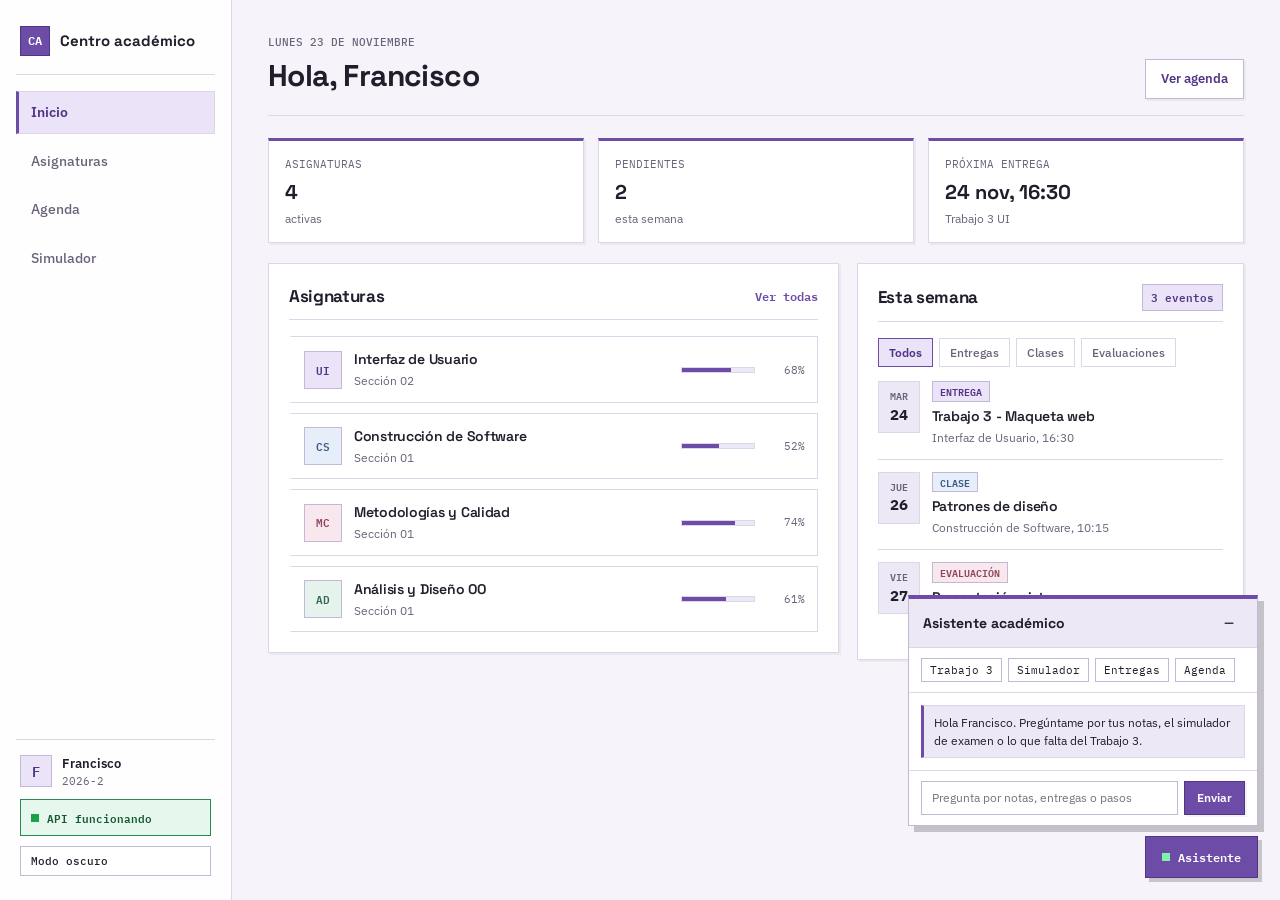
==== commit 21faafe6: "Simulador de cierre de semestre, estado de API Canvas y asistente abierto" ====
--- a/index.html
+++ b/index.html
@@ -25,9 +25,10 @@
           <a class="nav-link is-active" href="index.html" aria-current="page">Inicio</a>
           <a class="nav-link" href="asignaturas.html">Asignaturas</a>
           <a class="nav-link" href="agenda.html">Agenda</a>
+          <a class="nav-link" href="simulador.html">Simulador</a>
         </nav>
 
-        <div class="sidebar-footer" aria-label="Perfil y tema">
+        <div class="sidebar-footer" aria-label="Perfil, API y tema">
           <div class="profile-row">
             <span class="profile-avatar" aria-hidden="true">F</span>
             <div class="profile-meta">
@@ -35,6 +36,10 @@
               <span class="profile-sub">2026-2</span>
             </div>
           </div>
+          <button id="api-config-btn" class="api-button is-connected" type="button">
+            <span class="api-dot" aria-hidden="true"></span>
+            <span id="api-btn-label">API funcionando</span>
+          </button>
           <button id="theme-toggle" class="theme-button" type="button" aria-pressed="false">Modo oscuro</button>
         </div>
       </aside>
--- a/styles.css
+++ b/styles.css
@@ -244,6 +244,61 @@
   background: var(--surface-muted);
 }
 
+.api-button {
+  width: 100%;
+  display: inline-flex;
+  align-items: center;
+  gap: 8px;
+  padding: 8px 10px;
+  border: 1px solid var(--line-strong);
+  background: var(--paper);
+  color: var(--ink);
+  font-family: var(--font-mono);
+  font-size: 11px;
+  font-weight: 600;
+  text-align: left;
+  cursor: pointer;
+  transition: border-color 0.15s var(--ease), background-color 0.15s var(--ease);
+}
+
+.api-button:hover {
+  border-color: var(--violet);
+}
+
+.api-dot {
+  width: 8px;
+  height: 8px;
+  flex: 0 0 8px;
+  background: #d97706;
+}
+
+.api-button.is-connected {
+  border-color: #2b8a54;
+  background: #e6f7ed;
+  color: #165934;
+}
+
+.api-button.is-connected:hover {
+  background: #d6f2e2;
+}
+
+.api-button.is-connected .api-dot {
+  background: #16a34a;
+}
+
+html[data-theme="dark"] .api-button.is-connected {
+  border-color: #2e8b57;
+  background: #142e20;
+  color: #8ee6b2;
+}
+
+.api-status-note {
+  margin: 0;
+  font-family: var(--font-mono);
+  font-size: 12px;
+  color: var(--muted);
+}
+
 .page-shell {
   width: min(1040px, 100%);
   margin: 0 auto;
@@ -1596,6 +1651,218 @@
 
 .agenda-empty[hidden] {
   display: none;
+}
+
+/* Vista Simulador Pro */
+.sim-rules-bar {
+  display: flex;
+  flex-wrap: wrap;
+  gap: 10px;
+  margin-bottom: 20px;
+}
+
+.sim-rule-pill {
+  padding: 7px 12px;
+  border: 1px solid var(--line-strong);
+  background: var(--paper);
+  color: var(--muted);
+  font-family: var(--font-mono);
+  font-size: 12px;
+  box-shadow: var(--shadow-sm);
+}
+
+.sim-rule-pill strong {
+  color: var(--ink);
+}
+
+.sim-pro-grid {
+  display: grid;
+  grid-template-columns: repeat(auto-fit, minmax(310px, 1fr));
+  gap: 16px;
+  margin-bottom: 24px;
+}
+
+.sim-pro-card {
+  display: flex;
+  flex-direction: column;
+  gap: 12px;
+  padding: 18px;
+  border: 1px solid var(--line);
+  border-top: 3px solid var(--violet);
+  background: var(--paper);
+  box-shadow: var(--shadow-sm);
+}
+
+.sim-pro-top {
+  display: flex;
+  align-items: flex-start;
+  justify-content: space-between;
+  gap: 10px;
+}
+
+.sim-pro-top h3 {
+  margin: 0 0 3px;
+  font-size: 16px;
+  font-weight: 700;
+}
+
+.sim-pro-meta {
+  margin: 0;
+  color: var(--muted);
+  font-family: var(--font-mono);
+  font-size: 11px;
+}
+
+.sim-badge {
+  display: inline-block;
+  padding: 3px 8px;
+  border: 1px solid var(--line-strong);
+  font-family: var(--font-mono);
+  font-size: 10px;
+  font-weight: 600;
+  text-transform: uppercase;
+  white-space: nowrap;
+}
+
+.b-crit {
+  border-color: #e07a7a;
+  background: #fdecec;
+  color: #9b1c1c;
+}
+
+.b-high {
+  border-color: #e6a86a;
+  background: #fff3e6;
+  color: #9a4a06;
+}
+
+.b-med {
+  border-color: #dec067;
+  background: #fef9e7;
+  color: #856108;
+}
+
+.b-low {
+  border-color: #7ccca0;
+  background: #e6f7ed;
+  color: #165934;
+}
+
+html[data-theme="dark"] .b-crit {
+  border-color: #8a3030;
+  background: #361717;
+  color: #f8a4a4;
+}
+
+html[data-theme="dark"] .b-high {
+  border-color: #87501a;
+  background: #362210;
+  color: #f9bd82;
+}
+
+html[data-theme="dark"] .b-med {
+  border-color: #7a6318;
+  background: #332a10;
+  color: #f5d97e;
+}
+
+html[data-theme="dark"] .b-low {
+  border-color: #2c6b49;
+  background: #142e20;
+  color: #8ee6b2;
+}
+
+.sim-grades-row {
+  display: grid;
+  grid-template-columns: repeat(3, 1fr);
+  gap: 8px;
+  padding: 10px;
+  border: 1px solid var(--line);
+  background: var(--surface-muted);
+  font-family: var(--font-mono);
+  font-size: 12px;
+}
+
+.sim-grades-row span {
+  display: block;
+  margin-bottom: 2px;
+  color: var(--muted);
+  font-size: 10px;
+}
+
+.sim-slider-box {
+  padding: 12px;
+  border: 1px solid var(--line-strong);
+  background: var(--paper);
+}
+
+.sim-slider-header {
+  display: flex;
+  align-items: center;
+  justify-content: space-between;
+  gap: 8px;
+  margin-bottom: 8px;
+  font-size: 12px;
+}
+
+.sim-slider-header strong {
+  font-family: var(--font-mono);
+  color: var(--violet-dark);
+}
+
+.sim-slider-box input[type="range"] {
+  width: 100%;
+  accent-color: var(--violet);
+  cursor: pointer;
+}
+
+.sim-pro-results {
+  display: flex;
+  align-items: center;
+  justify-content: space-between;
+  gap: 10px;
+  margin-top: 8px;
+  padding-top: 8px;
+  border-top: 1px solid var(--line);
+  font-family: var(--font-mono);
+  font-size: 12px;
+}
+
+.sim-val-ok {
+  color: #166534;
+}
+
+.sim-val-warn {
+  color: #9a5b06;
+}
+
+.sim-val-bad {
+  color: #b4233c;
+}
+
+html[data-theme="dark"] .sim-val-ok {
+  color: #8ee6b2;
+}
+
+html[data-theme="dark"] .sim-val-warn {
+  color: #f5d478;
+}
+
+html[data-theme="dark"] .sim-val-bad {
+  color: #f898a8;
+}
+
+.sim-verdict {
+  margin: 0;
+  padding-top: 10px;
+  border-top: 1px solid var(--line);
+  color: var(--muted);
+  font-size: 12px;
+  line-height: 1.45;
+}
+
+.sim-exams-panel {
+  margin-top: 8px;
 }
 
 /* Chatbot academico flotante */
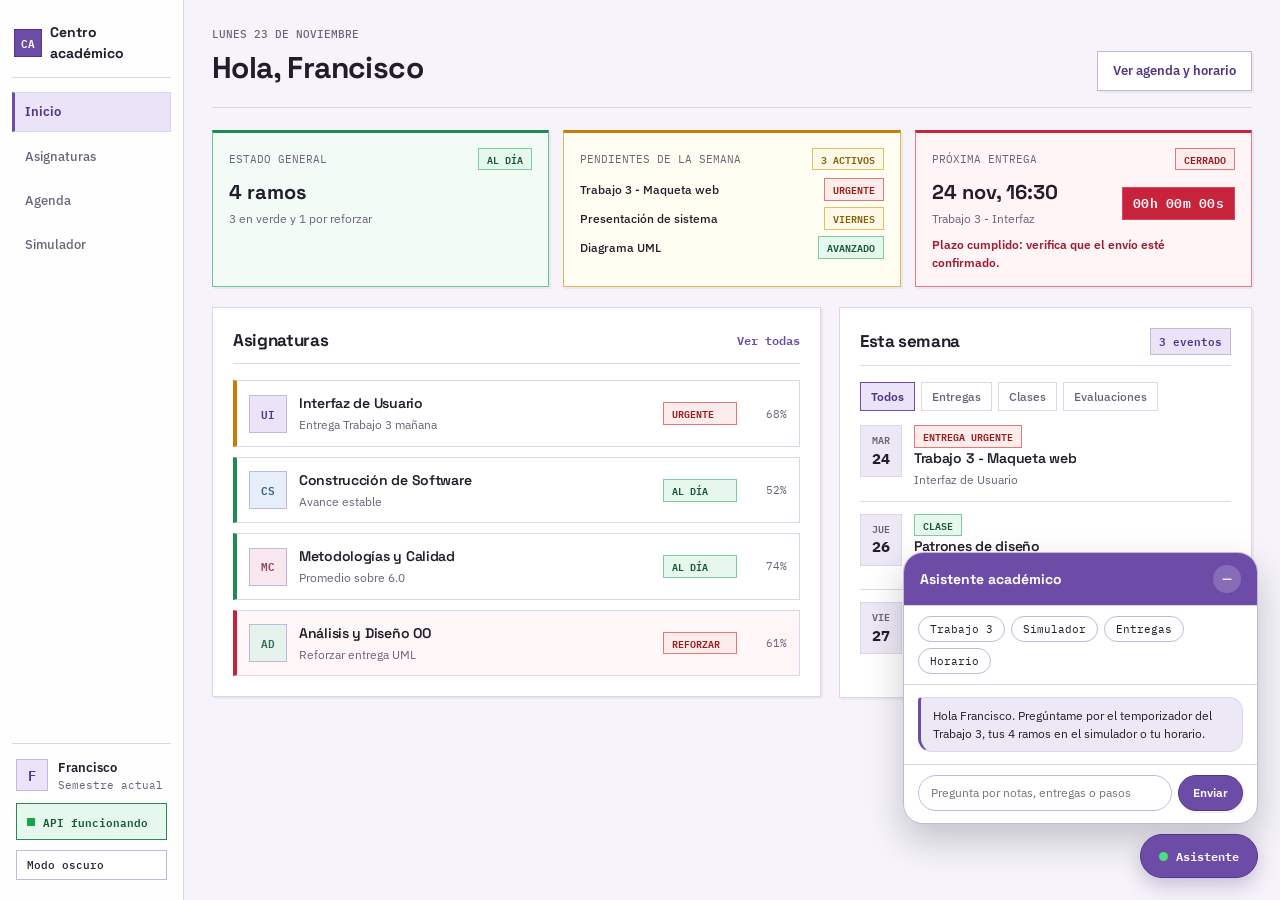
==== commit 301fefdd: "Push final: temporizador, horario, estados de color y ajustes" ====
--- a/index.html
+++ b/index.html
@@ -33,7 +33,7 @@
             <span class="profile-avatar" aria-hidden="true">F</span>
             <div class="profile-meta">
               <span class="profile-name">Francisco</span>
-              <span class="profile-sub">2026-2</span>
+              <span class="profile-sub">Semestre actual</span>
             </div>
           </div>
           <button id="api-config-btn" class="api-button is-connected" type="button">
@@ -50,21 +50,51 @@
             <p class="date-label">Lunes 23 de noviembre</p>
             <h1 id="welcome-title">Hola, Francisco</h1>
           </div>
-          <a class="calendar-button" href="agenda.html">Ver agenda</a>
+          <a class="calendar-button" href="agenda.html">Ver agenda y horario</a>
         </header>
 
         <section class="summary-grid" aria-label="Resumen del semestre">
-          <article class="summary-card">
-            <p class="summary-label">Asignaturas</p>
-            <p class="summary-value">4 <span>activas</span></p>
+          <article class="summary-card state-good">
+            <div class="summary-top">
+              <p class="summary-label">Estado general</p>
+              <span class="sim-badge b-low">Al día</span>
+            </div>
+            <p class="summary-value">4 ramos <span>3 en verde y 1 por reforzar</span></p>
           </article>
-          <article class="summary-card">
-            <p class="summary-label">Pendientes</p>
-            <p class="summary-value">2 <span>esta semana</span></p>
+
+          <article class="summary-card state-warn">
+            <div class="summary-top">
+              <p class="summary-label">Pendientes de la semana</p>
+              <span class="sim-badge b-med">3 activos</span>
+            </div>
+            <ul class="pending-breakdown">
+              <li>
+                <a href="evaluacion.html">Trabajo 3 - Maqueta web</a>
+                <span class="sim-badge b-crit">Urgente</span>
+              </li>
+              <li>
+                <a href="interfaz.html?ramo=mc">Presentación de sistema</a>
+                <span class="sim-badge b-med">Viernes</span>
+              </li>
+              <li>
+                <a href="interfaz.html?ramo=ad">Diagrama UML</a>
+                <span class="sim-badge b-low">Avanzado</span>
+              </li>
+            </ul>
           </article>
-          <article class="summary-card">
-            <p class="summary-label">Próxima entrega</p>
-            <p class="summary-value">24 nov, 16:30 <span>Trabajo 3 UI</span></p>
+
+          <article id="next-deadline-card" class="summary-card state-bad">
+            <div class="summary-top">
+              <p class="summary-label">Próxima entrega</p>
+              <span id="countdown-badge" class="sim-badge b-crit">Cuenta regresiva</span>
+            </div>
+            <div class="deadline-timer-row">
+              <div>
+                <p class="summary-value">24 nov, 16:30 <span>Trabajo 3 - Interfaz</span></p>
+              </div>
+              <div id="countdown-timer" class="countdown-box" aria-live="polite">--h --m --s</div>
+            </div>
+            <p id="countdown-alert" class="deadline-alert">Aviso: entrega prioritaria en menos de 30 horas.</p>
           </article>
         </section>
 
@@ -76,43 +106,43 @@
             </div>
 
             <div class="course-list">
-              <a class="course-card" href="interfaz.html?ramo=iu">
+              <a class="course-card card-border-warn" href="interfaz.html?ramo=iu">
                 <span class="course-icon icon-violet" aria-hidden="true">UI</span>
                 <div class="course-info">
                   <h3>Interfaz de Usuario</h3>
-                  <p>Sección 02</p>
-                </div>
-                <span class="course-progress" aria-label="Avance 68%"><span style="width: 68%"></span></span>
+                  <p>Entrega Trabajo 3 mañana</p>
+                </div>
+                <span class="sim-badge b-crit">Urgente</span>
                 <span class="progress-label">68%</span>
               </a>
 
-              <a class="course-card" href="interfaz.html?ramo=cs">
+              <a class="course-card card-border-good" href="interfaz.html?ramo=cs">
                 <span class="course-icon icon-blue" aria-hidden="true">CS</span>
                 <div class="course-info">
                   <h3>Construcción de Software</h3>
-                  <p>Sección 01</p>
-                </div>
-                <span class="course-progress" aria-label="Avance 52%"><span style="width: 52%"></span></span>
+                  <p>Avance estable</p>
+                </div>
+                <span class="sim-badge b-low">Al día</span>
                 <span class="progress-label">52%</span>
               </a>
 
-              <a class="course-card" href="interfaz.html?ramo=mc">
+              <a class="course-card card-border-good" href="interfaz.html?ramo=mc">
                 <span class="course-icon icon-rose" aria-hidden="true">MC</span>
                 <div class="course-info">
                   <h3>Metodologías y Calidad</h3>
-                  <p>Sección 01</p>
-                </div>
-                <span class="course-progress" aria-label="Avance 74%"><span style="width: 74%"></span></span>
+                  <p>Promedio sobre 6.0</p>
+                </div>
+                <span class="sim-badge b-low">Al día</span>
                 <span class="progress-label">74%</span>
               </a>
 
-              <a class="course-card" href="interfaz.html?ramo=ad">
+              <a class="course-card card-border-bad" href="interfaz.html?ramo=ad">
                 <span class="course-icon icon-mint" aria-hidden="true">AD</span>
                 <div class="course-info">
                   <h3>Análisis y Diseño OO</h3>
-                  <p>Sección 01</p>
-                </div>
-                <span class="course-progress" aria-label="Avance 61%"><span style="width: 61%"></span></span>
+                  <p>Reforzar entrega UML</p>
+                </div>
+                <span class="sim-badge b-crit">Reforzar</span>
                 <span class="progress-label">61%</span>
               </a>
             </div>
@@ -138,9 +168,9 @@
                   <strong>24</strong>
                 </time>
                 <div class="event-info">
-                  <span class="event-tag tag-violet">Entrega</span>
+                  <span class="sim-badge b-crit">Entrega urgente</span>
                   <h3><a class="event-link" href="evaluacion.html">Trabajo 3 - Maqueta web</a></h3>
-                  <p>Interfaz de Usuario, 16:30</p>
+                  <p>Interfaz de Usuario</p>
                 </div>
               </article>
 
@@ -150,9 +180,9 @@
                   <strong>26</strong>
                 </time>
                 <div class="event-info">
-                  <span class="event-tag tag-blue">Clase</span>
+                  <span class="sim-badge b-low">Clase</span>
                   <h3><a class="event-link" href="interfaz.html?ramo=cs">Patrones de diseño</a></h3>
-                  <p>Construcción de Software, 10:15</p>
+                  <p>Construcción de Software</p>
                 </div>
               </article>
 
@@ -162,9 +192,9 @@
                   <strong>27</strong>
                 </time>
                 <div class="event-info">
-                  <span class="event-tag tag-rose">Evaluación</span>
-                  <h3><a class="event-link" href="interfaz.html?ramo=mc">Presentación sistema</a></h3>
-                  <p>Metodologías y Calidad, 12:00</p>
+                  <span class="sim-badge b-med">Evaluación</span>
+                  <h3><a class="event-link" href="interfaz.html?ramo=mc">Presentación de sistema</a></h3>
+                  <p>Metodologías y Calidad</p>
                 </div>
               </article>
             </div>
--- a/styles.css
+++ b/styles.css
@@ -106,7 +106,7 @@
 
 .app-layout {
   display: grid;
-  grid-template-columns: 232px minmax(0, 1fr);
+  grid-template-columns: 184px minmax(0, 1fr);
   min-height: 100vh;
 }
 
@@ -120,7 +120,7 @@
   height: 100vh;
   display: flex;
   flex-direction: column;
-  padding: 22px 16px;
+  padding: 18px 12px;
   background: var(--paper-glass);
   backdrop-filter: blur(10px);
   -webkit-backdrop-filter: blur(10px);
@@ -130,39 +130,41 @@
 .brand {
   display: inline-flex;
   align-items: center;
-  gap: 10px;
-  padding: 4px 4px 18px;
+  gap: 8px;
+  padding: 4px 2px 14px;
   border-bottom: 1px solid var(--line);
   font-family: var(--font-display);
-  font-size: 15px;
+  font-size: 14px;
   font-weight: 700;
 }
 
 .brand-mark {
   display: grid;
-  width: 30px;
-  height: 30px;
+  width: 28px;
+  height: 28px;
+  flex: 0 0 28px;
   place-items: center;
   border: 1px solid var(--violet-dark);
   background: var(--violet);
   color: #ffffff;
   font-family: var(--font-mono);
-  font-size: 12px;
+  font-size: 11px;
   font-weight: 600;
 }
 
 .main-nav {
   display: flex;
   flex-direction: column;
-  gap: 6px;
-  margin-top: 16px;
+  gap: 5px;
+  margin-top: 14px;
 }
 
 .nav-link {
-  padding: 10px 12px;
+  padding: 9px 10px;
   border: 1px solid transparent;
   border-left: 3px solid transparent;
   color: var(--muted);
+  font-size: 13px;
   font-weight: 500;
   transition: background-color 0.15s var(--ease), color 0.15s var(--ease), border-color 0.15s var(--ease);
 }
@@ -300,9 +302,9 @@
 }
 
 .page-shell {
-  width: min(1040px, 100%);
-  margin: 0 auto;
-  padding: 34px 32px 60px;
+  width: min(1120px, 100%);
+  margin: 0;
+  padding: 26px 28px 60px;
   animation: fadeUp 0.2s var(--ease);
 }
 
@@ -1865,7 +1867,7 @@
   margin-top: 8px;
 }
 
-/* Chatbot academico flotante */
+/* Chatbot academico flotante (con bordes curvos) */
 .chatbot-widget {
   position: fixed;
   right: 22px;
@@ -1881,36 +1883,39 @@
   display: inline-flex;
   align-items: center;
   gap: 8px;
-  height: 42px;
-  padding: 0 16px;
+  height: 44px;
+  padding: 0 18px;
   border: 1px solid var(--violet-dark);
+  border-radius: 999px;
   background: var(--violet);
   color: #ffffff;
   font-family: var(--font-mono);
   font-size: 12px;
   font-weight: 600;
-  box-shadow: 4px 4px 0 rgba(34, 29, 43, 0.22);
+  box-shadow: 0 8px 20px rgba(82, 54, 133, 0.28);
   cursor: pointer;
   transition: transform 0.15s var(--ease), background-color 0.15s var(--ease);
 }
 
 .chatbot-toggle:hover {
   background: var(--violet-dark);
-  transform: translate(-1px, -1px);
+  transform: translateY(-2px);
 }
 
 .chatbot-dot {
-  width: 8px;
-  height: 8px;
-  background: #7ef2a6;
+  width: 9px;
+  height: 9px;
+  border-radius: 50%;
+  background: #4ade80;
 }
 
 .chatbot-panel {
-  width: min(350px, calc(100vw - 32px));
+  width: min(355px, calc(100vw - 32px));
+  overflow: hidden;
   border: 1px solid var(--line-strong);
-  border-top: 4px solid var(--violet);
-  background: var(--paper);
-  box-shadow: 6px 6px 0 rgba(20, 16, 28, 0.22);
+  border-radius: 20px;
+  background: var(--paper);
+  box-shadow: 0 16px 36px rgba(20, 16, 28, 0.22);
   animation: fadeUp 0.18s var(--ease);
 }
 
@@ -1922,24 +1927,44 @@
   display: flex;
   align-items: center;
   justify-content: space-between;
+  padding: 12px 16px;
+  border-bottom: 1px solid var(--line);
+  background: var(--violet);
+  color: #ffffff;
+  font-family: var(--font-display);
+  font-size: 14px;
+}
+
+.chatbot-min-btn {
+  display: grid;
+  width: 28px;
+  height: 28px;
+  place-items: center;
+  border: 0;
+  border-radius: 50%;
+  background: rgba(255, 255, 255, 0.18);
+  color: #ffffff;
+  font-size: 18px;
+  line-height: 1;
+  cursor: pointer;
+}
+
+.chatbot-min-btn:hover {
+  background: rgba(255, 255, 255, 0.3);
+}
+
+.chatbot-chips {
+  display: flex;
+  flex-wrap: wrap;
+  gap: 6px;
   padding: 10px 14px;
   border-bottom: 1px solid var(--line);
-  background: var(--surface-muted);
-  font-family: var(--font-display);
-  font-size: 14px;
-}
-
-.chatbot-chips {
-  display: flex;
-  flex-wrap: wrap;
-  gap: 6px;
-  padding: 10px 12px;
-  border-bottom: 1px solid var(--line);
 }
 
 .chatbot-chip {
-  padding: 4px 8px;
+  padding: 5px 11px;
   border: 1px solid var(--line-strong);
+  border-radius: 999px;
   background: var(--paper);
   color: var(--ink);
   font-family: var(--font-mono);
@@ -1958,23 +1983,26 @@
   overflow-y: auto;
   display: grid;
   gap: 8px;
-  padding: 12px;
+  padding: 12px 14px;
 }
 
 .chatbot-msg {
-  padding: 8px 10px;
+  padding: 9px 12px;
   border: 1px solid var(--line);
+  border-radius: 14px;
   font-size: 12px;
   line-height: 1.45;
 }
 
 .chatbot-msg.is-bot {
+  border-top-left-radius: 4px;
   border-left: 3px solid var(--violet);
   background: var(--surface-muted);
 }
 
 .chatbot-msg.is-user {
   margin-left: 24px;
+  border-top-right-radius: 4px;
   border-color: var(--violet);
   background: var(--violet-soft);
   color: var(--violet-dark);
@@ -1985,14 +2013,15 @@
   display: grid;
   grid-template-columns: minmax(0, 1fr) auto;
   gap: 6px;
-  padding: 10px 12px;
+  padding: 10px 14px 12px;
   border-top: 1px solid var(--line);
 }
 
 .chatbot-form input {
   min-width: 0;
-  padding: 7px 10px;
+  padding: 8px 12px;
   border: 1px solid var(--line-strong);
+  border-radius: 999px;
   background: var(--paper);
   color: var(--ink);
   font: inherit;
@@ -2001,8 +2030,275 @@
 
 .chatbot-send {
   min-height: 34px;
-  padding: 0 12px;
-  font-size: 12px;
+  padding: 0 14px;
+  border-radius: 999px;
+  font-size: 12px;
+}
+
+/* Estados semanticos de color en ventanas, tarjetas y tablas (Verde / Ambar / Rojo) */
+.state-good {
+  border-color: #6bc497 !important;
+  border-top: 3px solid #1f8a54 !important;
+  background: #f2fbf6 !important;
+}
+
+.state-warn {
+  border-color: #e2b857 !important;
+  border-top: 3px solid #c97d09 !important;
+  background: #fffcf2 !important;
+}
+
+.state-bad {
+  border-color: #e47a89 !important;
+  border-top: 3px solid #c8233c !important;
+  background: #fff4f6 !important;
+}
+
+html[data-theme="dark"] .state-good {
+  border-color: #286e4b !important;
+  border-top-color: #34d399 !important;
+  background: #13281e !important;
+}
+
+html[data-theme="dark"] .state-warn {
+  border-color: #785a16 !important;
+  border-top-color: #fbbf24 !important;
+  background: #292110 !important;
+}
+
+html[data-theme="dark"] .state-bad {
+  border-color: #7d2836 !important;
+  border-top-color: #f87171 !important;
+  background: #2d141a !important;
+}
+
+.card-border-good {
+  border-left: 4px solid #1f8a54 !important;
+}
+
+.card-border-warn {
+  border-left: 4px solid #c97d09 !important;
+}
+
+.card-border-bad {
+  border-left: 4px solid #c8233c !important;
+  background: #fff6f7;
+}
+
+html[data-theme="dark"] .card-border-bad {
+  background: #29141a;
+}
+
+.api-button.is-disconnected {
+  border-color: #d9465f;
+  background: #fdecef;
+  color: #9b1c31;
+}
+
+.api-button.is-disconnected .api-dot {
+  background: #dc2626;
+}
+
+html[data-theme="dark"] .api-button.is-disconnected {
+  border-color: #8a2c3d;
+  background: #33151b;
+  color: #f9a8b6;
+}
+
+.task-status.is-danger {
+  border-color: #e47a89;
+  background: #fdecef;
+  color: #9b1c31;
+}
+
+html[data-theme="dark"] .task-status.is-danger {
+  border-color: #8a2c3d;
+  background: #33151b;
+  color: #f9a8b6;
+}
+
+.state-pill-good {
+  border-color: #6bc497;
+  background: #eaf9f0;
+  color: #165934;
+}
+
+.state-pill-bad {
+  border-color: #e47a89;
+  background: #fdecef;
+  color: #9b1c31;
+}
+
+html[data-theme="dark"] .state-pill-good {
+  border-color: #286e4b;
+  background: #13281e;
+  color: #8ee6b2;
+}
+
+html[data-theme="dark"] .state-pill-bad {
+  border-color: #7d2836;
+  background: #2d141a;
+  color: #f8a4a4;
+}
+
+.row-good td:first-child {
+  border-left: 3px solid #1f8a54;
+}
+
+.row-warn td:first-child {
+  border-left: 3px solid #c97d09;
+}
+
+.row-bad {
+  background: #fff5f6;
+}
+
+.row-bad td:first-child {
+  border-left: 3px solid #c8233c;
+}
+
+html[data-theme="dark"] .row-bad {
+  background: #29151a;
+}
+
+/* Temporizador y desglose de pendientes en Inicio */
+.summary-top {
+  display: flex;
+  align-items: center;
+  justify-content: space-between;
+  gap: 8px;
+  margin-bottom: 8px;
+}
+
+.summary-top .summary-label {
+  margin-bottom: 0;
+}
+
+.pending-breakdown {
+  list-style: none;
+  margin: 0;
+  padding: 0;
+  display: grid;
+  gap: 6px;
+}
+
+.pending-breakdown li {
+  display: flex;
+  align-items: center;
+  justify-content: space-between;
+  gap: 8px;
+  font-size: 12px;
+  font-weight: 500;
+}
+
+.pending-breakdown a:hover {
+  color: var(--violet-dark);
+  text-decoration: underline;
+}
+
+.deadline-timer-row {
+  display: flex;
+  flex-wrap: wrap;
+  align-items: center;
+  justify-content: space-between;
+  gap: 10px;
+}
+
+.countdown-box {
+  padding: 6px 10px;
+  border: 1px solid #d9465f;
+  background: #c8233c;
+  color: #ffffff;
+  font-family: var(--font-mono);
+  font-size: 13px;
+  font-weight: 600;
+  letter-spacing: 0.02em;
+}
+
+.deadline-alert {
+  margin: 8px 0 0;
+  color: #9b1c31;
+  font-size: 12px;
+  font-weight: 600;
+}
+
+html[data-theme="dark"] .deadline-alert {
+  color: #f9a8b6;
+}
+
+.subject-card-right {
+  display: flex;
+  align-items: center;
+  gap: 12px;
+  flex: 0 0 auto;
+}
+
+/* Seccion Horario debajo de Agenda */
+.schedule-panel {
+  margin-top: 22px;
+}
+
+.schedule-table td,
+.schedule-table th {
+  vertical-align: middle;
+}
+
+.schedule-chip {
+  display: inline-block;
+  width: 100%;
+  padding: 5px 8px;
+  border: 1px solid var(--line-strong);
+  font-size: 12px;
+  font-weight: 600;
+}
+
+.chip-violet {
+  border-color: #b49be0;
+  background: var(--violet-soft);
+  color: var(--violet-dark);
+}
+
+.chip-blue {
+  border-color: #93b4e2;
+  background: #e6eef9;
+  color: #2c4c78;
+}
+
+.chip-rose {
+  border-color: #dfa0b3;
+  background: #f8e7ed;
+  color: #82364d;
+}
+
+.chip-mint {
+  border-color: #87cba8;
+  background: #e5f3ec;
+  color: #255c42;
+}
+
+.chip-free {
+  border-style: dashed;
+  background: transparent;
+  color: var(--muted);
+  font-weight: 400;
+}
+
+html[data-theme="dark"] .chip-blue {
+  border-color: #36527a;
+  background: #1a2638;
+  color: #a8c7f2;
+}
+
+html[data-theme="dark"] .chip-rose {
+  border-color: #703548;
+  background: #331a23;
+  color: #f0b4c6;
+}
+
+html[data-theme="dark"] .chip-mint {
+  border-color: #2f694c;
+  background: #172e23;
+  color: #9be0bc;
 }
 
 @media (max-width: 900px) {
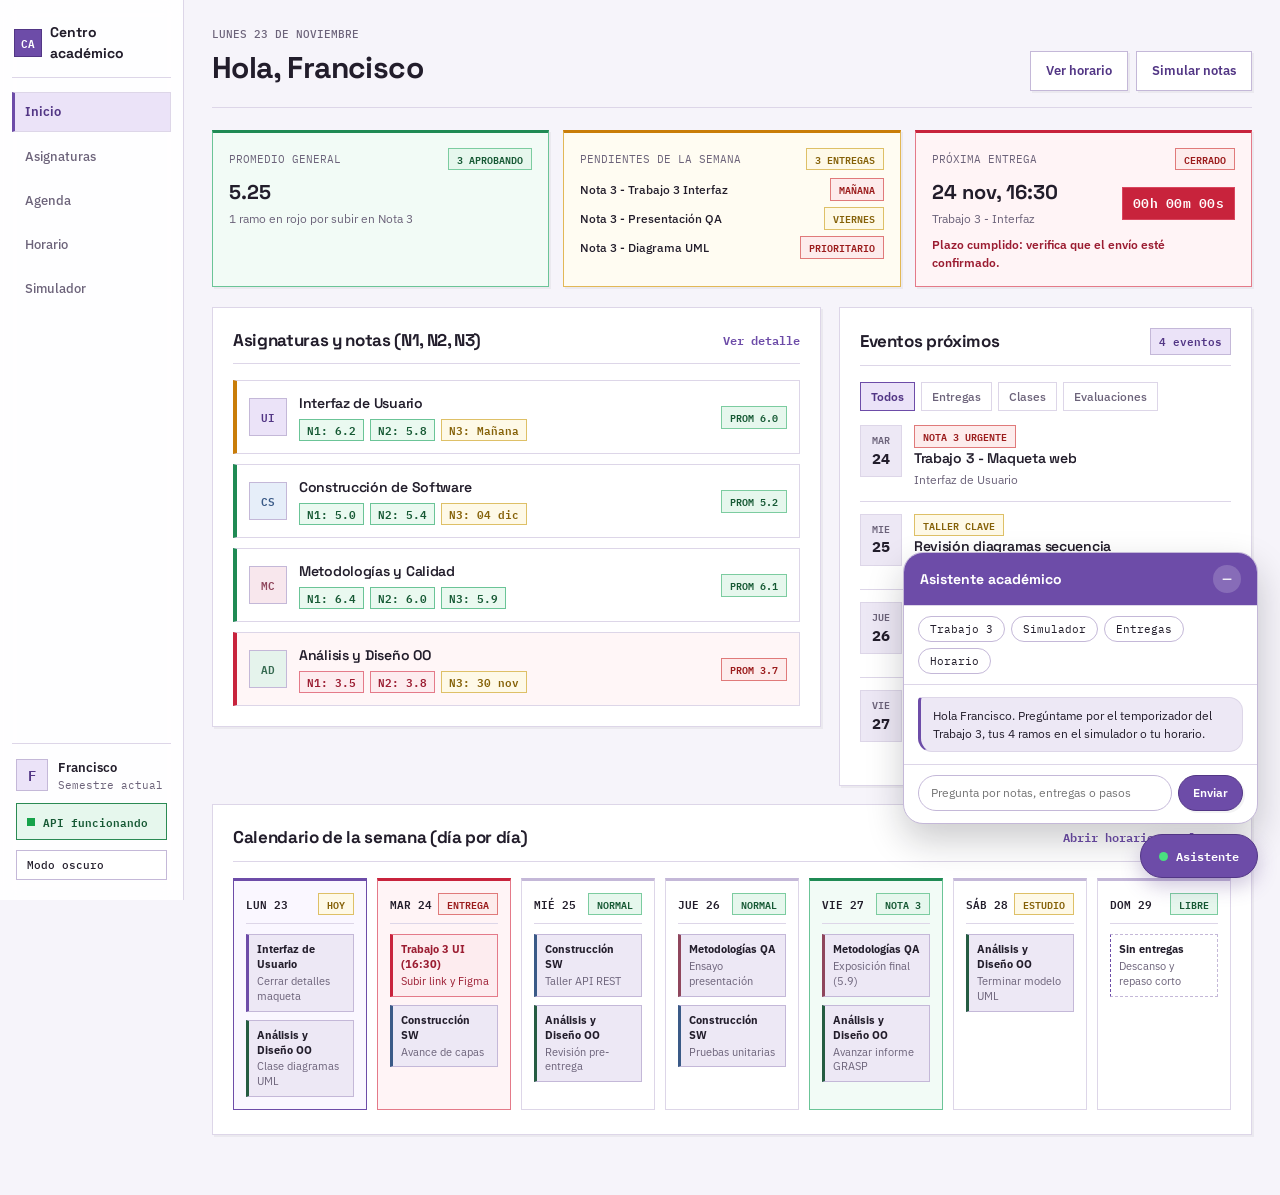
==== commit 5b9e6c44: "Agregar pantalla de horario, calendario semanal, notas N1-N3 y contenido ficticio" ====
--- a/index.html
+++ b/index.html
@@ -25,6 +25,7 @@
           <a class="nav-link is-active" href="index.html" aria-current="page">Inicio</a>
           <a class="nav-link" href="asignaturas.html">Asignaturas</a>
           <a class="nav-link" href="agenda.html">Agenda</a>
+          <a class="nav-link" href="horario.html">Horario</a>
           <a class="nav-link" href="simulador.html">Simulador</a>
         </nav>
 
@@ -50,35 +51,38 @@
             <p class="date-label">Lunes 23 de noviembre</p>
             <h1 id="welcome-title">Hola, Francisco</h1>
           </div>
-          <a class="calendar-button" href="agenda.html">Ver agenda y horario</a>
+          <div class="welcome-actions">
+            <a class="calendar-button" href="horario.html">Ver horario</a>
+            <a class="calendar-button" href="simulador.html">Simular notas</a>
+          </div>
         </header>
 
         <section class="summary-grid" aria-label="Resumen del semestre">
           <article class="summary-card state-good">
             <div class="summary-top">
-              <p class="summary-label">Estado general</p>
-              <span class="sim-badge b-low">Al día</span>
-            </div>
-            <p class="summary-value">4 ramos <span>3 en verde y 1 por reforzar</span></p>
+              <p class="summary-label">Promedio general</p>
+              <span class="sim-badge b-low">3 aprobando</span>
+            </div>
+            <p class="summary-value">5.25 <span>1 ramo en rojo por subir en Nota 3</span></p>
           </article>
 
           <article class="summary-card state-warn">
             <div class="summary-top">
               <p class="summary-label">Pendientes de la semana</p>
-              <span class="sim-badge b-med">3 activos</span>
+              <span class="sim-badge b-med">3 entregas</span>
             </div>
             <ul class="pending-breakdown">
               <li>
-                <a href="evaluacion.html">Trabajo 3 - Maqueta web</a>
-                <span class="sim-badge b-crit">Urgente</span>
+                <a href="evaluacion.html">Nota 3 - Trabajo 3 Interfaz</a>
+                <span class="sim-badge b-crit">Mañana</span>
               </li>
               <li>
-                <a href="interfaz.html?ramo=mc">Presentación de sistema</a>
+                <a href="interfaz.html?ramo=mc">Nota 3 - Presentación QA</a>
                 <span class="sim-badge b-med">Viernes</span>
               </li>
               <li>
-                <a href="interfaz.html?ramo=ad">Diagrama UML</a>
-                <span class="sim-badge b-low">Avanzado</span>
+                <a href="interfaz.html?ramo=ad">Nota 3 - Diagrama UML</a>
+                <span class="sim-badge b-crit">Prioritario</span>
               </li>
             </ul>
           </article>
@@ -86,7 +90,7 @@
           <article id="next-deadline-card" class="summary-card state-bad">
             <div class="summary-top">
               <p class="summary-label">Próxima entrega</p>
-              <span id="countdown-badge" class="sim-badge b-crit">Cuenta regresiva</span>
+              <span id="countdown-badge" class="sim-badge b-crit">Urgente</span>
             </div>
             <div class="deadline-timer-row">
               <div>
@@ -94,64 +98,76 @@
               </div>
               <div id="countdown-timer" class="countdown-box" aria-live="polite">--h --m --s</div>
             </div>
-            <p id="countdown-alert" class="deadline-alert">Aviso: entrega prioritaria en menos de 30 horas.</p>
+            <p id="countdown-alert" class="deadline-alert">Alerta: queda poco tiempo para cerrar y subir el Trabajo 3.</p>
           </article>
         </section>
 
         <div class="content-grid">
           <section class="panel courses-panel" aria-labelledby="courses-title">
             <div class="section-heading">
-              <h2 id="courses-title">Asignaturas</h2>
-              <a class="text-link" href="asignaturas.html">Ver todas</a>
+              <h2 id="courses-title">Asignaturas y notas (N1, N2, N3)</h2>
+              <a class="text-link" href="asignaturas.html">Ver detalle</a>
             </div>
 
             <div class="course-list">
-              <a class="course-card card-border-warn" href="interfaz.html?ramo=iu">
+              <a class="course-card course-card-grades card-border-warn" href="interfaz.html?ramo=iu">
                 <span class="course-icon icon-violet" aria-hidden="true">UI</span>
                 <div class="course-info">
                   <h3>Interfaz de Usuario</h3>
-                  <p>Entrega Trabajo 3 mañana</p>
-                </div>
-                <span class="sim-badge b-crit">Urgente</span>
-                <span class="progress-label">68%</span>
+                  <div class="inline-grades">
+                    <span class="grade-pill is-ok">N1: 6.2</span>
+                    <span class="grade-pill is-ok">N2: 5.8</span>
+                    <span class="grade-pill is-pending">N3: Mañana</span>
+                  </div>
+                </div>
+                <span class="sim-badge b-low">Prom 6.0</span>
               </a>
 
-              <a class="course-card card-border-good" href="interfaz.html?ramo=cs">
+              <a class="course-card course-card-grades card-border-good" href="interfaz.html?ramo=cs">
                 <span class="course-icon icon-blue" aria-hidden="true">CS</span>
                 <div class="course-info">
                   <h3>Construcción de Software</h3>
-                  <p>Avance estable</p>
-                </div>
-                <span class="sim-badge b-low">Al día</span>
-                <span class="progress-label">52%</span>
+                  <div class="inline-grades">
+                    <span class="grade-pill is-ok">N1: 5.0</span>
+                    <span class="grade-pill is-ok">N2: 5.4</span>
+                    <span class="grade-pill is-pending">N3: 04 dic</span>
+                  </div>
+                </div>
+                <span class="sim-badge b-low">Prom 5.2</span>
               </a>
 
-              <a class="course-card card-border-good" href="interfaz.html?ramo=mc">
+              <a class="course-card course-card-grades card-border-good" href="interfaz.html?ramo=mc">
                 <span class="course-icon icon-rose" aria-hidden="true">MC</span>
                 <div class="course-info">
                   <h3>Metodologías y Calidad</h3>
-                  <p>Promedio sobre 6.0</p>
-                </div>
-                <span class="sim-badge b-low">Al día</span>
-                <span class="progress-label">74%</span>
+                  <div class="inline-grades">
+                    <span class="grade-pill is-ok">N1: 6.4</span>
+                    <span class="grade-pill is-ok">N2: 6.0</span>
+                    <span class="grade-pill is-ok">N3: 5.9</span>
+                  </div>
+                </div>
+                <span class="sim-badge b-low">Prom 6.1</span>
               </a>
 
-              <a class="course-card card-border-bad" href="interfaz.html?ramo=ad">
+              <a class="course-card course-card-grades card-border-bad" href="interfaz.html?ramo=ad">
                 <span class="course-icon icon-mint" aria-hidden="true">AD</span>
                 <div class="course-info">
                   <h3>Análisis y Diseño OO</h3>
-                  <p>Reforzar entrega UML</p>
-                </div>
-                <span class="sim-badge b-crit">Reforzar</span>
-                <span class="progress-label">61%</span>
+                  <div class="inline-grades">
+                    <span class="grade-pill is-bad">N1: 3.5</span>
+                    <span class="grade-pill is-bad">N2: 3.8</span>
+                    <span class="grade-pill is-pending">N3: 30 nov</span>
+                  </div>
+                </div>
+                <span class="sim-badge b-crit">Prom 3.7</span>
               </a>
             </div>
           </section>
 
           <aside class="panel week-panel" aria-labelledby="week-title">
             <div class="section-heading">
-              <h2 id="week-title">Esta semana</h2>
-              <span id="agenda-count" class="week-badge" aria-live="polite">3 eventos</span>
+              <h2 id="week-title">Eventos próximos</h2>
+              <span id="agenda-count" class="week-badge" aria-live="polite">4 eventos</span>
             </div>
 
             <div class="agenda-filters" role="group" aria-label="Filtrar semana por tipo">
@@ -168,9 +184,21 @@
                   <strong>24</strong>
                 </time>
                 <div class="event-info">
-                  <span class="sim-badge b-crit">Entrega urgente</span>
+                  <span class="sim-badge b-crit">Nota 3 urgente</span>
                   <h3><a class="event-link" href="evaluacion.html">Trabajo 3 - Maqueta web</a></h3>
                   <p>Interfaz de Usuario</p>
+                </div>
+              </article>
+
+              <article class="event-item" data-event-category="clase">
+                <time class="event-date" datetime="2026-11-25">
+                  <span>MIE</span>
+                  <strong>25</strong>
+                </time>
+                <div class="event-info">
+                  <span class="sim-badge b-med">Taller clave</span>
+                  <h3><a class="event-link" href="interfaz.html?ramo=ad">Revisión diagramas secuencia</a></h3>
+                  <p>Análisis y Diseño OO</p>
                 </div>
               </article>
 
@@ -180,8 +208,8 @@
                   <strong>26</strong>
                 </time>
                 <div class="event-info">
-                  <span class="sim-badge b-low">Clase</span>
-                  <h3><a class="event-link" href="interfaz.html?ramo=cs">Patrones de diseño</a></h3>
+                  <span class="sim-badge b-low">Laboratorio</span>
+                  <h3><a class="event-link" href="interfaz.html?ramo=cs">Integración de API REST</a></h3>
                   <p>Construcción de Software</p>
                 </div>
               </article>
@@ -192,14 +220,134 @@
                   <strong>27</strong>
                 </time>
                 <div class="event-info">
-                  <span class="sim-badge b-med">Evaluación</span>
-                  <h3><a class="event-link" href="interfaz.html?ramo=mc">Presentación de sistema</a></h3>
+                  <span class="sim-badge b-low">Nota 3 lista</span>
+                  <h3><a class="event-link" href="interfaz.html?ramo=mc">Presentación auditoría QA</a></h3>
                   <p>Metodologías y Calidad</p>
                 </div>
               </article>
             </div>
           </aside>
         </div>
+
+        <section class="panel week-calendar-panel" aria-labelledby="weekly-calendar-title">
+          <div class="section-heading">
+            <h2 id="weekly-calendar-title">Calendario de la semana (día por día)</h2>
+            <a class="text-link" href="horario.html">Abrir horario completo →</a>
+          </div>
+
+          <div class="weekly-calendar-grid">
+            <article class="day-column is-today">
+              <header class="day-column-head">
+                <span>LUN 23</span>
+                <strong class="sim-badge b-med">Hoy</strong>
+              </header>
+              <div class="day-events">
+                <div class="day-item item-violet">
+                  <strong>Interfaz de Usuario</strong>
+                  <span>Cerrar detalles maqueta</span>
+                </div>
+                <div class="day-item item-mint">
+                  <strong>Análisis y Diseño OO</strong>
+                  <span>Clase diagramas UML</span>
+                </div>
+              </div>
+            </article>
+
+            <article class="day-column state-bad">
+              <header class="day-column-head">
+                <span>MAR 24</span>
+                <strong class="sim-badge b-crit">Entrega</strong>
+              </header>
+              <div class="day-events">
+                <div class="day-item item-danger">
+                  <strong>Trabajo 3 UI (16:30)</strong>
+                  <span>Subir link y Figma</span>
+                </div>
+                <div class="day-item item-blue">
+                  <strong>Construcción SW</strong>
+                  <span>Avance de capas</span>
+                </div>
+              </div>
+            </article>
+
+            <article class="day-column">
+              <header class="day-column-head">
+                <span>MIÉ 25</span>
+                <strong class="sim-badge b-low">Normal</strong>
+              </header>
+              <div class="day-events">
+                <div class="day-item item-blue">
+                  <strong>Construcción SW</strong>
+                  <span>Taller API REST</span>
+                </div>
+                <div class="day-item item-mint">
+                  <strong>Análisis y Diseño OO</strong>
+                  <span>Revisión pre-entrega</span>
+                </div>
+              </div>
+            </article>
+
+            <article class="day-column">
+              <header class="day-column-head">
+                <span>JUE 26</span>
+                <strong class="sim-badge b-low">Normal</strong>
+              </header>
+              <div class="day-events">
+                <div class="day-item item-rose">
+                  <strong>Metodologías QA</strong>
+                  <span>Ensayo presentación</span>
+                </div>
+                <div class="day-item item-blue">
+                  <strong>Construcción SW</strong>
+                  <span>Pruebas unitarias</span>
+                </div>
+              </div>
+            </article>
+
+            <article class="day-column state-good">
+              <header class="day-column-head">
+                <span>VIE 27</span>
+                <strong class="sim-badge b-low">Nota 3</strong>
+              </header>
+              <div class="day-events">
+                <div class="day-item item-rose">
+                  <strong>Metodologías QA</strong>
+                  <span>Exposición final (5.9)</span>
+                </div>
+                <div class="day-item item-mint">
+                  <strong>Análisis y Diseño OO</strong>
+                  <span>Avanzar informe GRASP</span>
+                </div>
+              </div>
+            </article>
+
+            <article class="day-column">
+              <header class="day-column-head">
+                <span>SÁB 28</span>
+                <strong class="sim-badge b-med">Estudio</strong>
+              </header>
+              <div class="day-events">
+                <div class="day-item item-mint">
+                  <strong>Análisis y Diseño OO</strong>
+                  <span>Terminar modelo UML</span>
+                </div>
+              </div>
+            </article>
+
+            <article class="day-column">
+              <header class="day-column-head">
+                <span>DOM 29</span>
+                <strong class="sim-badge b-low">Libre</strong>
+              </header>
+              <div class="day-events">
+                <div class="day-item item-free">
+                  <strong>Sin entregas</strong>
+                  <span>Descanso y repaso corto</span>
+                </div>
+              </div>
+            </article>
+          </div>
+        </section>
       </main>
     </div>
   </body>
--- a/styles.css
+++ b/styles.css
@@ -1679,9 +1679,15 @@
 
 .sim-pro-grid {
   display: grid;
-  grid-template-columns: repeat(auto-fit, minmax(310px, 1fr));
+  grid-template-columns: repeat(2, minmax(0, 1fr));
   gap: 16px;
   margin-bottom: 24px;
+}
+
+@media (max-width: 740px) {
+  .sim-pro-grid {
+    grid-template-columns: 1fr;
+  }
 }
 
 .sim-pro-card {
@@ -2299,6 +2305,208 @@
   border-color: #2f694c;
   background: #172e23;
   color: #9be0bc;
+}
+
+.schedule-chip strong {
+  display: block;
+  margin-bottom: 2px;
+  font-size: 12px;
+}
+
+.schedule-chip span {
+  display: block;
+  font-size: 11px;
+  font-weight: 400;
+  opacity: 0.88;
+}
+
+[data-course-cell] {
+  transition: opacity 0.16s var(--ease);
+}
+
+[data-course-cell].is-dimmed {
+  opacity: 0.22;
+}
+
+[data-course-cell].is-highlighted .schedule-chip {
+  outline: 2px solid var(--violet);
+  outline-offset: -2px;
+}
+
+/* Notas N1, N2, N3 en tarjetas de Inicio y Asignaturas */
+.welcome-actions {
+  display: flex;
+  flex-wrap: wrap;
+  gap: 8px;
+}
+
+.course-card-grades {
+  grid-template-columns: 38px minmax(0, 1fr) auto;
+}
+
+.inline-grades {
+  display: flex;
+  flex-wrap: wrap;
+  gap: 6px;
+  margin-top: 5px;
+}
+
+.grade-pill {
+  display: inline-block;
+  padding: 2px 7px;
+  border: 1px solid var(--line-strong);
+  font-family: var(--font-mono);
+  font-size: 11px;
+  font-weight: 600;
+}
+
+.grade-pill.is-ok {
+  border-color: #6bc497;
+  background: #eaf9f0;
+  color: #165934;
+}
+
+.grade-pill.is-bad {
+  border-color: #e47a89;
+  background: #fdecef;
+  color: #9b1c31;
+}
+
+.grade-pill.is-pending {
+  border-color: #dec067;
+  background: #fef9e7;
+  color: #856108;
+}
+
+html[data-theme="dark"] .grade-pill.is-ok {
+  border-color: #286e4b;
+  background: #13281e;
+  color: #8ee6b2;
+}
+
+html[data-theme="dark"] .grade-pill.is-bad {
+  border-color: #7d2836;
+  background: #2d141a;
+  color: #f8a4a4;
+}
+
+html[data-theme="dark"] .grade-pill.is-pending {
+  border-color: #7a6318;
+  background: #332a10;
+  color: #f5d97e;
+}
+
+/* Calendario semanal dia por dia en Inicio */
+.week-calendar-panel {
+  margin-top: 18px;
+}
+
+.weekly-calendar-grid {
+  display: grid;
+  grid-template-columns: repeat(7, minmax(126px, 1fr));
+  gap: 10px;
+  overflow-x: auto;
+  padding-bottom: 4px;
+}
+
+.day-column {
+  display: flex;
+  flex-direction: column;
+  gap: 10px;
+  padding: 12px;
+  border: 1px solid var(--line);
+  border-top: 3px solid var(--line-strong);
+  background: var(--paper);
+}
+
+.day-column.is-today {
+  border-color: var(--violet);
+  border-top: 3px solid var(--violet);
+  background: #faf7ff;
+}
+
+html[data-theme="dark"] .day-column.is-today {
+  background: #221b30;
+}
+
+.day-column-head {
+  display: flex;
+  align-items: center;
+  justify-content: space-between;
+  gap: 6px;
+  padding-bottom: 8px;
+  border-bottom: 1px solid var(--line);
+  font-family: var(--font-mono);
+  font-size: 11px;
+  font-weight: 600;
+}
+
+.day-events {
+  display: grid;
+  gap: 8px;
+}
+
+.day-item {
+  padding: 7px 8px;
+  border: 1px solid var(--line-strong);
+  border-left: 3px solid var(--violet);
+  background: var(--surface-muted);
+  font-size: 11px;
+  line-height: 1.35;
+}
+
+.day-item strong {
+  display: block;
+  margin-bottom: 2px;
+  font-size: 11px;
+}
+
+.day-item span {
+  display: block;
+  color: var(--muted);
+}
+
+.day-item.item-violet {
+  border-left-color: var(--violet);
+}
+
+.day-item.item-blue {
+  border-left-color: #3a5a87;
+}
+
+.day-item.item-rose {
+  border-left-color: #8f465c;
+}
+
+.day-item.item-mint {
+  border-left-color: #255c42;
+}
+
+.day-item.item-danger {
+  border-color: #e47a89;
+  border-left: 3px solid #c8233c;
+  background: #fdecef;
+  color: #9b1c31;
+}
+
+.day-item.item-danger span {
+  color: #9b1c31;
+}
+
+html[data-theme="dark"] .day-item.item-danger {
+  border-color: #7d2836;
+  background: #30161c;
+  color: #f9a8b6;
+}
+
+html[data-theme="dark"] .day-item.item-danger span {
+  color: #f9a8b6;
+}
+
+.day-item.item-free {
+  border-style: dashed;
+  border-left-width: 1px;
+  background: transparent;
 }
 
 @media (max-width: 900px) {
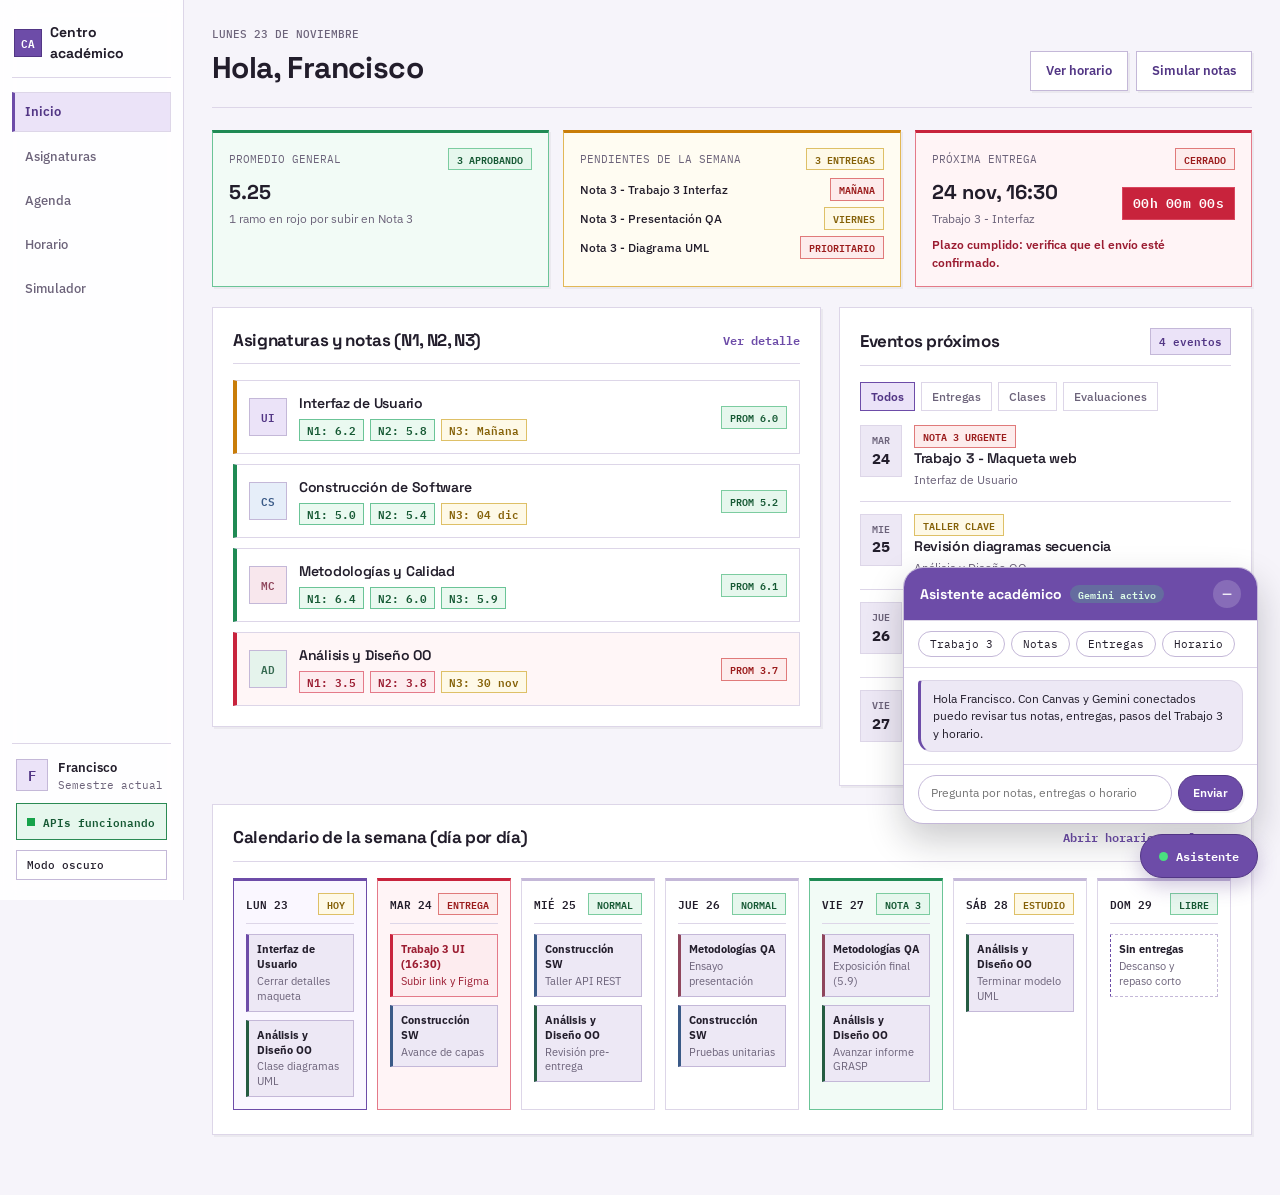
==== commit 8ccae3a1: "Configuracion de APIs de Canvas y Google Gemini con guias paso a paso" ====
--- a/index.html
+++ b/index.html
@@ -39,7 +39,7 @@
           </div>
           <button id="api-config-btn" class="api-button is-connected" type="button">
             <span class="api-dot" aria-hidden="true"></span>
-            <span id="api-btn-label">API funcionando</span>
+            <span id="api-btn-label">APIs funcionando</span>
           </button>
           <button id="theme-toggle" class="theme-button" type="button" aria-pressed="false">Modo oscuro</button>
         </div>
--- a/styles.css
+++ b/styles.css
@@ -301,6 +301,80 @@
   color: var(--muted);
 }
 
+.modal-card-wide {
+  width: min(530px, 100%);
+  max-height: 90vh;
+  overflow-y: auto;
+}
+
+.api-section {
+  display: grid;
+  gap: 10px;
+  padding: 14px;
+  border: 1px solid var(--line);
+  background: var(--surface-muted);
+}
+
+.api-section h3 {
+  margin: 0;
+  font-size: 14px;
+  font-weight: 700;
+}
+
+.api-guide {
+  padding: 8px 10px;
+  border: 1px solid var(--line-strong);
+  background: var(--paper);
+  font-size: 12px;
+}
+
+.api-guide summary {
+  cursor: pointer;
+  color: var(--violet-dark);
+  font-weight: 600;
+}
+
+.api-guide ol {
+  margin: 8px 0 2px;
+  padding-left: 18px;
+  display: grid;
+  gap: 5px;
+  color: var(--muted);
+}
+
+.api-guide a {
+  color: var(--violet-dark);
+  text-decoration: underline;
+}
+
+.chatbot-header-left {
+  display: flex;
+  align-items: center;
+  gap: 8px;
+}
+
+.chatbot-status-pill {
+  padding: 2px 8px;
+  border-radius: 999px;
+  font-family: var(--font-mono);
+  font-size: 10px;
+  font-weight: 600;
+}
+
+.chatbot-status-pill.is-online {
+  background: rgba(74, 222, 128, 0.22);
+  color: #dcfce7;
+}
+
+.chatbot-status-pill.is-offline {
+  background: rgba(248, 113, 113, 0.28);
+  color: #fee2e2;
+}
+
+.chatbot-dot.is-offline {
+  background: #f87171;
+}
+
 .page-shell {
   width: min(1120px, 100%);
   margin: 0;
